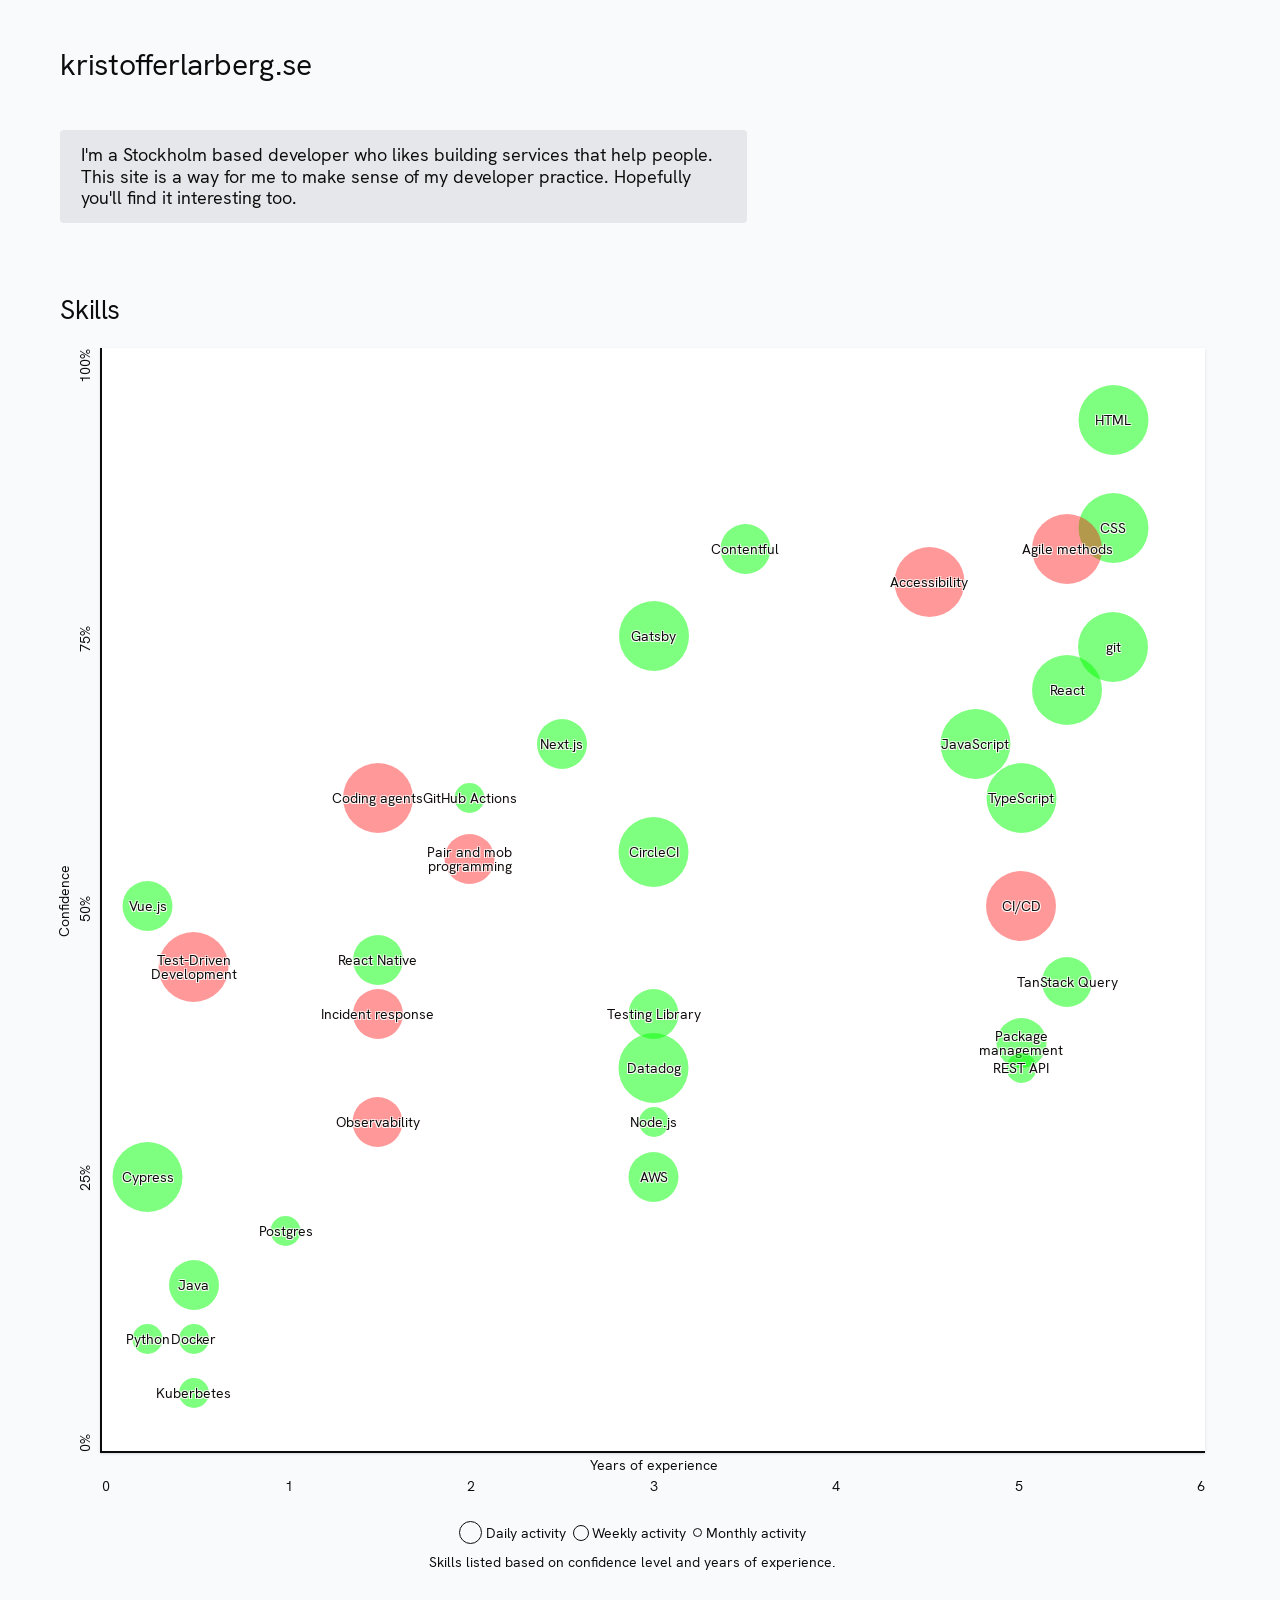
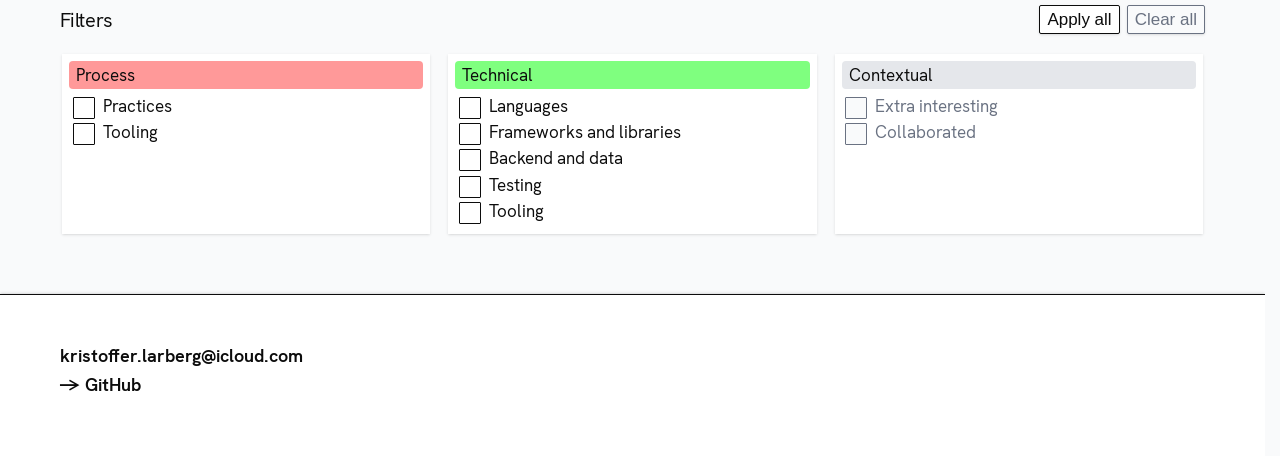
==== index.html @ a80a55dd "Rebuild index.html from data.json" ====
<!-- This file is auto-generated. Edit template.html and data.json instead. -->
<!doctype html>
<html lang="en">
  <head>
    <meta charset="UTF-8" />
    <meta
      name="description"
      content="Website about Kristoffer Larbergs developer practice"
    />
    <meta name="author" content="Kristoffer Larberg" />
    <meta name="viewport" content="width=device-width, initial-scale=1.0" />
    <title>kristofferlarberg.se</title>
    <link rel="canonical" href="https://kristofferlarberg.se" />
    <link rel="icon" type="image/svg+xml" href="favicon.svg" />
    <link rel="icon" type="image/png" sizes="32x32" href="favicon-32x32.png" />
    <link rel="icon" type="image/png" sizes="16x16" href="favicon-16x16.png" />
    <link rel="icon" type="image/x-icon" href="favicon.ico" />
    <link rel="stylesheet" type="text/css" href="styles.css" />
  </head>
  <body>
    <header>
      <h1>kristofferlarberg.se</h1>
    </header>
    <main>
      <section class="header">
        <h2 class="sr-only">Introduction</h2>
        <div class="introduction">
          I'm a Stockholm based developer who likes building services that help
          people. This site is a way for me to make sense of my developer
          practice. Hopefully you'll find it interesting too.
        </div>
      </section>

      <section>
        <h2>Skills</h2>
        <figure>
          <div class="graph-container">
            <div class="axis-label x-label">
              <span class="sr-only">X axis:</span>
              Years of experience
              <div
                style="
                  display: flex;
                  justify-content: space-between;
                  margin-top: 7px;
                "
              >
                <span>0</span>
                <span>1</span>
                <span>2</span>
                <span>3</span>
                <span>4</span>
                <span>5</span>
                <span>6</span>
              </div>
            </div>
            <div class="axis-label y-label">
              <span class="sr-only">Y axis:</span>
              Confidence
              <div
                style="
                  display: flex;
                  justify-content: space-between;
                  margin-top: 7px;
                "
              >
                <span>0%</span>
                <span>25%</span>
                <span>50%</span>
                <span>75%</span>
                <span>100%</span>
              </div>
            </div>
            <ul class="skills">
              <li class="skill hidden" id="skills-placeholder">
                No skills to display
              </li>
              <li
                class="skill technical"
                data-name="HTML"
                data-category="languages"
                data-interesting="true"
                data-collaborated="true"
                style="--x: 5.5; --y: 95"
              >
                <div class="daily technical" aria-hidden="true"></div>
                <div class="skill-details-container">
                  <span>HTML</span>
                  <span class="sr-only">,</span>
                  <span class="sr-only">Technical skill</span>
                  <span class="sr-only">,</span>
                  <span class="narrow-only">Daily use</span>
                  <span class="sr-only">,</span>
                  <span class="narrow-only"
                    >5.5 years experience</span
                  >
                  <span class="sr-only">,</span>
                  <span class="narrow-only">Confidence 95%</span>
                </div>
              </li>
              <li
                class="skill technical"
                data-name="Python"
                data-category="languages"
                data-interesting="true"
                data-collaborated="false"
                style="--x: 0.25; --y: 10"
              >
                <div class="monthly technical" aria-hidden="true"></div>
                <div class="skill-details-container">
                  <span>Python</span>
                  <span class="sr-only">,</span>
                  <span class="sr-only">Technical skill</span>
                  <span class="sr-only">,</span>
                  <span class="narrow-only">Monthly use</span>
                  <span class="sr-only">,</span>
                  <span class="narrow-only"
                    >0.25 years experience</span
                  >
                  <span class="sr-only">,</span>
                  <span class="narrow-only">Confidence 10%</span>
                </div>
              </li>
              <li
                class="skill technical"
                data-name="Java"
                data-category="languages"
                data-interesting="true"
                data-collaborated="true"
                style="--x: 0.5; --y: 15"
              >
                <div class="weekly technical" aria-hidden="true"></div>
                <div class="skill-details-container">
                  <span>Java</span>
                  <span class="sr-only">,</span>
                  <span class="sr-only">Technical skill</span>
                  <span class="sr-only">,</span>
                  <span class="narrow-only">Weekly use</span>
                  <span class="sr-only">,</span>
                  <span class="narrow-only"
                    >0.5 years experience</span
                  >
                  <span class="sr-only">,</span>
                  <span class="narrow-only">Confidence 15%</span>
                </div>
              </li>
              <li
                class="skill technical"
                data-name="CSS"
                data-category="languages"
                data-interesting="false"
                data-collaborated="true"
                style="--x: 5.5; --y: 85"
              >
                <div class="daily technical" aria-hidden="true"></div>
                <div class="skill-details-container">
                  <span>CSS</span>
                  <span class="sr-only">,</span>
                  <span class="sr-only">Technical skill</span>
                  <span class="sr-only">,</span>
                  <span class="narrow-only">Daily use</span>
                  <span class="sr-only">,</span>
                  <span class="narrow-only"
                    >5.5 years experience</span
                  >
                  <span class="sr-only">,</span>
                  <span class="narrow-only">Confidence 85%</span>
                </div>
              </li>
              <li
                class="skill technical"
                data-name="JavaScript"
                data-category="languages"
                data-interesting="true"
                data-collaborated="true"
                style="--x: 4.75; --y: 65"
              >
                <div class="daily technical" aria-hidden="true"></div>
                <div class="skill-details-container">
                  <span>JavaScript</span>
                  <span class="sr-only">,</span>
                  <span class="sr-only">Technical skill</span>
                  <span class="sr-only">,</span>
                  <span class="narrow-only">Daily use</span>
                  <span class="sr-only">,</span>
                  <span class="narrow-only"
                    >4.75 years experience</span
                  >
                  <span class="sr-only">,</span>
                  <span class="narrow-only">Confidence 65%</span>
                </div>
              </li>
              <li
                class="skill technical"
                data-name="TypeScript"
                data-category="languages"
                data-interesting="true"
                data-collaborated="true"
                style="--x: 5; --y: 60"
              >
                <div class="daily technical" aria-hidden="true"></div>
                <div class="skill-details-container">
                  <span>TypeScript</span>
                  <span class="sr-only">,</span>
                  <span class="sr-only">Technical skill</span>
                  <span class="sr-only">,</span>
                  <span class="narrow-only">Daily use</span>
                  <span class="sr-only">,</span>
                  <span class="narrow-only"
                    >5 years experience</span
                  >
                  <span class="sr-only">,</span>
                  <span class="narrow-only">Confidence 60%</span>
                </div>
              </li>
              <li
                class="skill technical"
                data-name="React"
                data-category="frameworks-libraries"
                data-interesting="false"
                data-collaborated="true"
                style="--x: 5.25; --y: 70"
              >
                <div class="daily technical" aria-hidden="true"></div>
                <div class="skill-details-container">
                  <span>React</span>
                  <span class="sr-only">,</span>
                  <span class="sr-only">Technical skill</span>
                  <span class="sr-only">,</span>
                  <span class="narrow-only">Daily use</span>
                  <span class="sr-only">,</span>
                  <span class="narrow-only"
                    >5.25 years experience</span
                  >
                  <span class="sr-only">,</span>
                  <span class="narrow-only">Confidence 70%</span>
                </div>
              </li>
              <li
                class="skill technical"
                data-name="React Native"
                data-category="frameworks-libraries"
                data-interesting="false"
                data-collaborated="true"
                style="--x: 1.5; --y: 45"
              >
                <div class="weekly technical" aria-hidden="true"></div>
                <div class="skill-details-container">
                  <span>React Native</span>
                  <span class="sr-only">,</span>
                  <span class="sr-only">Technical skill</span>
                  <span class="sr-only">,</span>
                  <span class="narrow-only">Weekly use</span>
                  <span class="sr-only">,</span>
                  <span class="narrow-only"
                    >1.5 years experience</span
                  >
                  <span class="sr-only">,</span>
                  <span class="narrow-only">Confidence 45%</span>
                </div>
              </li>
              <li
                class="skill technical"
                data-name="Vue.js"
                data-category="frameworks-libraries"
                data-interesting="false"
                data-collaborated="false"
                style="--x: 0.25; --y: 50"
              >
                <div class="weekly technical" aria-hidden="true"></div>
                <div class="skill-details-container">
                  <span>Vue.js</span>
                  <span class="sr-only">,</span>
                  <span class="sr-only">Technical skill</span>
                  <span class="sr-only">,</span>
                  <span class="narrow-only">Weekly use</span>
                  <span class="sr-only">,</span>
                  <span class="narrow-only"
                    >0.25 years experience</span
                  >
                  <span class="sr-only">,</span>
                  <span class="narrow-only">Confidence 50%</span>
                </div>
              </li>
              <li
                class="skill technical"
                data-name="Next.js"
                data-category="frameworks-libraries"
                data-interesting="true"
                data-collaborated="true"
                style="--x: 2.5; --y: 65"
              >
                <div class="weekly technical" aria-hidden="true"></div>
                <div class="skill-details-container">
                  <span>Next.js</span>
                  <span class="sr-only">,</span>
                  <span class="sr-only">Technical skill</span>
                  <span class="sr-only">,</span>
                  <span class="narrow-only">Weekly use</span>
                  <span class="sr-only">,</span>
                  <span class="narrow-only"
                    >2.5 years experience</span
                  >
                  <span class="sr-only">,</span>
                  <span class="narrow-only">Confidence 65%</span>
                </div>
              </li>
              <li
                class="skill technical"
                data-name="Gatsby"
                data-category="frameworks-libraries"
                data-interesting="false"
                data-collaborated="true"
                style="--x: 3; --y: 75"
              >
                <div class="daily technical" aria-hidden="true"></div>
                <div class="skill-details-container">
                  <span>Gatsby</span>
                  <span class="sr-only">,</span>
                  <span class="sr-only">Technical skill</span>
                  <span class="sr-only">,</span>
                  <span class="narrow-only">Daily use</span>
                  <span class="sr-only">,</span>
                  <span class="narrow-only"
                    >3 years experience</span
                  >
                  <span class="sr-only">,</span>
                  <span class="narrow-only">Confidence 75%</span>
                </div>
              </li>
              <li
                class="skill technical"
                data-name="Node.js"
                data-category="backend-data"
                data-interesting="true"
                data-collaborated="true"
                style="--x: 3; --y: 30"
              >
                <div class="monthly technical" aria-hidden="true"></div>
                <div class="skill-details-container">
                  <span>Node.js</span>
                  <span class="sr-only">,</span>
                  <span class="sr-only">Technical skill</span>
                  <span class="sr-only">,</span>
                  <span class="narrow-only">Monthly use</span>
                  <span class="sr-only">,</span>
                  <span class="narrow-only"
                    >3 years experience</span
                  >
                  <span class="sr-only">,</span>
                  <span class="narrow-only">Confidence 30%</span>
                </div>
              </li>
              <li
                class="skill technical"
                data-name="REST API"
                data-category="backend-data"
                data-interesting="true"
                data-collaborated="true"
                style="--x: 5; --y: 35"
              >
                <div class="monthly technical" aria-hidden="true"></div>
                <div class="skill-details-container">
                  <span>REST API</span>
                  <span class="sr-only">,</span>
                  <span class="sr-only">Technical skill</span>
                  <span class="sr-only">,</span>
                  <span class="narrow-only">Monthly use</span>
                  <span class="sr-only">,</span>
                  <span class="narrow-only"
                    >5 years experience</span
                  >
                  <span class="sr-only">,</span>
                  <span class="narrow-only">Confidence 35%</span>
                </div>
              </li>
              <li
                class="skill technical"
                data-name="Postgres"
                data-category="backend-data"
                data-interesting="true"
                data-collaborated="false"
                style="--x: 1; --y: 20"
              >
                <div class="monthly technical" aria-hidden="true"></div>
                <div class="skill-details-container">
                  <span>Postgres</span>
                  <span class="sr-only">,</span>
                  <span class="sr-only">Technical skill</span>
                  <span class="sr-only">,</span>
                  <span class="narrow-only">Monthly use</span>
                  <span class="sr-only">,</span>
                  <span class="narrow-only"
                    >1 years experience</span
                  >
                  <span class="sr-only">,</span>
                  <span class="narrow-only">Confidence 20%</span>
                </div>
              </li>
              <li
                class="skill technical"
                data-name="TanStack Query"
                data-category="backend-data"
                data-interesting="true"
                data-collaborated="true"
                style="--x: 5.25; --y: 43"
              >
                <div class="weekly technical" aria-hidden="true"></div>
                <div class="skill-details-container">
                  <span>TanStack Query</span>
                  <span class="sr-only">,</span>
                  <span class="sr-only">Technical skill</span>
                  <span class="sr-only">,</span>
                  <span class="narrow-only">Weekly use</span>
                  <span class="sr-only">,</span>
                  <span class="narrow-only"
                    >5.25 years experience</span
                  >
                  <span class="sr-only">,</span>
                  <span class="narrow-only">Confidence 43%</span>
                </div>
              </li>
              <li
                class="skill technical"
                data-name="Docker"
                data-category="backend-data"
                data-interesting="true"
                data-collaborated="false"
                style="--x: 0.5; --y: 10"
              >
                <div class="monthly technical" aria-hidden="true"></div>
                <div class="skill-details-container">
                  <span>Docker</span>
                  <span class="sr-only">,</span>
                  <span class="sr-only">Technical skill</span>
                  <span class="sr-only">,</span>
                  <span class="narrow-only">Monthly use</span>
                  <span class="sr-only">,</span>
                  <span class="narrow-only"
                    >0.5 years experience</span
                  >
                  <span class="sr-only">,</span>
                  <span class="narrow-only">Confidence 10%</span>
                </div>
              </li>
              <li
                class="skill technical"
                data-name="Kuberbetes"
                data-category="backend-data"
                data-interesting="true"
                data-collaborated="false"
                style="--x: 0.5; --y: 5"
              >
                <div class="monthly technical" aria-hidden="true"></div>
                <div class="skill-details-container">
                  <span>Kuberbetes</span>
                  <span class="sr-only">,</span>
                  <span class="sr-only">Technical skill</span>
                  <span class="sr-only">,</span>
                  <span class="narrow-only">Monthly use</span>
                  <span class="sr-only">,</span>
                  <span class="narrow-only"
                    >0.5 years experience</span
                  >
                  <span class="sr-only">,</span>
                  <span class="narrow-only">Confidence 5%</span>
                </div>
              </li>
              <li
                class="skill technical"
                data-name="Cypress"
                data-category="testing"
                data-interesting="false"
                data-collaborated="true"
                style="--x: 0.25; --y: 25"
              >
                <div class="daily technical" aria-hidden="true"></div>
                <div class="skill-details-container">
                  <span>Cypress</span>
                  <span class="sr-only">,</span>
                  <span class="sr-only">Technical skill</span>
                  <span class="sr-only">,</span>
                  <span class="narrow-only">Daily use</span>
                  <span class="sr-only">,</span>
                  <span class="narrow-only"
                    >0.25 years experience</span
                  >
                  <span class="sr-only">,</span>
                  <span class="narrow-only">Confidence 25%</span>
                </div>
              </li>
              <li
                class="skill technical"
                data-name="Testing Library"
                data-category="testing"
                data-interesting="false"
                data-collaborated="true"
                style="--x: 3; --y: 40"
              >
                <div class="weekly technical" aria-hidden="true"></div>
                <div class="skill-details-container">
                  <span>Testing Library</span>
                  <span class="sr-only">,</span>
                  <span class="sr-only">Technical skill</span>
                  <span class="sr-only">,</span>
                  <span class="narrow-only">Weekly use</span>
                  <span class="sr-only">,</span>
                  <span class="narrow-only"
                    >3 years experience</span
                  >
                  <span class="sr-only">,</span>
                  <span class="narrow-only">Confidence 40%</span>
                </div>
              </li>
              <li
                class="skill technical"
                data-name="git"
                data-category="technical-tooling"
                data-interesting="true"
                data-collaborated="true"
                style="--x: 5.5; --y: 74"
              >
                <div class="daily technical" aria-hidden="true"></div>
                <div class="skill-details-container">
                  <span>git</span>
                  <span class="sr-only">,</span>
                  <span class="sr-only">Technical skill</span>
                  <span class="sr-only">,</span>
                  <span class="narrow-only">Daily use</span>
                  <span class="sr-only">,</span>
                  <span class="narrow-only"
                    >5.5 years experience</span
                  >
                  <span class="sr-only">,</span>
                  <span class="narrow-only">Confidence 74%</span>
                </div>
              </li>
              <li
                class="skill technical"
                data-name="CircleCI"
                data-category="technical-tooling"
                data-interesting="true"
                data-collaborated="true"
                style="--x: 3; --y: 55"
              >
                <div class="daily technical" aria-hidden="true"></div>
                <div class="skill-details-container">
                  <span>CircleCI</span>
                  <span class="sr-only">,</span>
                  <span class="sr-only">Technical skill</span>
                  <span class="sr-only">,</span>
                  <span class="narrow-only">Daily use</span>
                  <span class="sr-only">,</span>
                  <span class="narrow-only"
                    >3 years experience</span
                  >
                  <span class="sr-only">,</span>
                  <span class="narrow-only">Confidence 55%</span>
                </div>
              </li>
              <li
                class="skill technical"
                data-name="AWS"
                data-category="technical-tooling"
                data-interesting="true"
                data-collaborated="true"
                style="--x: 3; --y: 25"
              >
                <div class="weekly technical" aria-hidden="true"></div>
                <div class="skill-details-container">
                  <span>AWS</span>
                  <span class="sr-only">,</span>
                  <span class="sr-only">Technical skill</span>
                  <span class="sr-only">,</span>
                  <span class="narrow-only">Weekly use</span>
                  <span class="sr-only">,</span>
                  <span class="narrow-only"
                    >3 years experience</span
                  >
                  <span class="sr-only">,</span>
                  <span class="narrow-only">Confidence 25%</span>
                </div>
              </li>
              <li
                class="skill technical"
                data-name="GitHub Actions"
                data-category="technical-tooling"
                data-interesting="true"
                data-collaborated="true"
                style="--x: 2; --y: 60"
              >
                <div class="monthly technical" aria-hidden="true"></div>
                <div class="skill-details-container">
                  <span>GitHub Actions</span>
                  <span class="sr-only">,</span>
                  <span class="sr-only">Technical skill</span>
                  <span class="sr-only">,</span>
                  <span class="narrow-only">Monthly use</span>
                  <span class="sr-only">,</span>
                  <span class="narrow-only"
                    >2 years experience</span
                  >
                  <span class="sr-only">,</span>
                  <span class="narrow-only">Confidence 60%</span>
                </div>
              </li>
              <li
                class="skill technical"
                data-name="Datadog"
                data-category="technical-tooling"
                data-interesting="false"
                data-collaborated="true"
                style="--x: 3; --y: 35"
              >
                <div class="daily technical" aria-hidden="true"></div>
                <div class="skill-details-container">
                  <span>Datadog</span>
                  <span class="sr-only">,</span>
                  <span class="sr-only">Technical skill</span>
                  <span class="sr-only">,</span>
                  <span class="narrow-only">Daily use</span>
                  <span class="sr-only">,</span>
                  <span class="narrow-only"
                    >3 years experience</span
                  >
                  <span class="sr-only">,</span>
                  <span class="narrow-only">Confidence 35%</span>
                </div>
              </li>
              <li
                class="skill technical"
                data-name="Contentful"
                data-category="backend-data"
                data-interesting="false"
                data-collaborated="true"
                style="--x: 3.5; --y: 83"
              >
                <div class="weekly technical" aria-hidden="true"></div>
                <div class="skill-details-container">
                  <span>Contentful</span>
                  <span class="sr-only">,</span>
                  <span class="sr-only">Technical skill</span>
                  <span class="sr-only">,</span>
                  <span class="narrow-only">Weekly use</span>
                  <span class="sr-only">,</span>
                  <span class="narrow-only"
                    >3.5 years experience</span
                  >
                  <span class="sr-only">,</span>
                  <span class="narrow-only">Confidence 83%</span>
                </div>
              </li>
              <li
                class="skill technical"
                data-name="Package management"
                data-category="technical-tooling"
                data-interesting="true"
                data-collaborated="true"
                style="--x: 5; --y: 38"
              >
                <div class="weekly technical" aria-hidden="true"></div>
                <div class="skill-details-container">
                  <span>Package management</span>
                  <span class="sr-only">,</span>
                  <span class="sr-only">Technical skill</span>
                  <span class="sr-only">,</span>
                  <span class="narrow-only">Weekly use</span>
                  <span class="sr-only">,</span>
                  <span class="narrow-only"
                    >5 years experience</span
                  >
                  <span class="sr-only">,</span>
                  <span class="narrow-only">Confidence 38%</span>
                </div>
              </li>
              <li
                class="skill process"
                data-name="Test-Driven Development"
                data-category="practices"
                data-interesting="true"
                data-collaborated="false"
                style="--x: 0.5; --y: 45"
              >
                <div class="daily process" aria-hidden="true"></div>
                <div class="skill-details-container">
                  <span>Test-Driven Development</span>
                  <span class="sr-only">,</span>
                  <span class="sr-only">Process skill</span>
                  <span class="sr-only">,</span>
                  <span class="narrow-only">Daily use</span>
                  <span class="sr-only">,</span>
                  <span class="narrow-only"
                    >0.5 years experience</span
                  >
                  <span class="sr-only">,</span>
                  <span class="narrow-only">Confidence 45%</span>
                </div>
              </li>
              <li
                class="skill process"
                data-name="Agile methods"
                data-category="practices"
                data-interesting="true"
                data-collaborated="true"
                style="--x: 5.25; --y: 83"
              >
                <div class="daily process" aria-hidden="true"></div>
                <div class="skill-details-container">
                  <span>Agile methods</span>
                  <span class="sr-only">,</span>
                  <span class="sr-only">Process skill</span>
                  <span class="sr-only">,</span>
                  <span class="narrow-only">Daily use</span>
                  <span class="sr-only">,</span>
                  <span class="narrow-only"
                    >5.25 years experience</span
                  >
                  <span class="sr-only">,</span>
                  <span class="narrow-only">Confidence 83%</span>
                </div>
              </li>
              <li
                class="skill process"
                data-name="Pair and mob programming"
                data-category="practices"
                data-interesting="true"
                data-collaborated="true"
                style="--x: 2; --y: 55"
              >
                <div class="weekly process" aria-hidden="true"></div>
                <div class="skill-details-container">
                  <span>Pair and mob programming</span>
                  <span class="sr-only">,</span>
                  <span class="sr-only">Process skill</span>
                  <span class="sr-only">,</span>
                  <span class="narrow-only">Weekly use</span>
                  <span class="sr-only">,</span>
                  <span class="narrow-only"
                    >2 years experience</span
                  >
                  <span class="sr-only">,</span>
                  <span class="narrow-only">Confidence 55%</span>
                </div>
              </li>
              <li
                class="skill process"
                data-name="Accessibility"
                data-category="practices"
                data-interesting="true"
                data-collaborated="true"
                style="--x: 4.5; --y: 80"
              >
                <div class="daily process" aria-hidden="true"></div>
                <div class="skill-details-container">
                  <span>Accessibility</span>
                  <span class="sr-only">,</span>
                  <span class="sr-only">Process skill</span>
                  <span class="sr-only">,</span>
                  <span class="narrow-only">Daily use</span>
                  <span class="sr-only">,</span>
                  <span class="narrow-only"
                    >4.5 years experience</span
                  >
                  <span class="sr-only">,</span>
                  <span class="narrow-only">Confidence 80%</span>
                </div>
              </li>
              <li
                class="skill process"
                data-name="CI/CD"
                data-category="process-tooling"
                data-interesting="true"
                data-collaborated="true"
                style="--x: 5; --y: 50"
              >
                <div class="daily process" aria-hidden="true"></div>
                <div class="skill-details-container">
                  <span>CI/CD</span>
                  <span class="sr-only">,</span>
                  <span class="sr-only">Process skill</span>
                  <span class="sr-only">,</span>
                  <span class="narrow-only">Daily use</span>
                  <span class="sr-only">,</span>
                  <span class="narrow-only"
                    >5 years experience</span
                  >
                  <span class="sr-only">,</span>
                  <span class="narrow-only">Confidence 50%</span>
                </div>
              </li>
              <li
                class="skill process"
                data-name="Incident response"
                data-category="process-tooling"
                data-interesting="false"
                data-collaborated="true"
                style="--x: 1.5; --y: 40"
              >
                <div class="weekly process" aria-hidden="true"></div>
                <div class="skill-details-container">
                  <span>Incident response</span>
                  <span class="sr-only">,</span>
                  <span class="sr-only">Process skill</span>
                  <span class="sr-only">,</span>
                  <span class="narrow-only">Weekly use</span>
                  <span class="sr-only">,</span>
                  <span class="narrow-only"
                    >1.5 years experience</span
                  >
                  <span class="sr-only">,</span>
                  <span class="narrow-only">Confidence 40%</span>
                </div>
              </li>
              <li
                class="skill process"
                data-name="Observability"
                data-category="process-tooling"
                data-interesting="false"
                data-collaborated="true"
                style="--x: 1.5; --y: 30"
              >
                <div class="weekly process" aria-hidden="true"></div>
                <div class="skill-details-container">
                  <span>Observability</span>
                  <span class="sr-only">,</span>
                  <span class="sr-only">Process skill</span>
                  <span class="sr-only">,</span>
                  <span class="narrow-only">Weekly use</span>
                  <span class="sr-only">,</span>
                  <span class="narrow-only"
                    >1.5 years experience</span
                  >
                  <span class="sr-only">,</span>
                  <span class="narrow-only">Confidence 30%</span>
                </div>
              </li>
              <li
                class="skill process"
                data-name="Coding agents"
                data-category="process-tooling"
                data-interesting="true"
                data-collaborated="false"
                style="--x: 1.5; --y: 60"
              >
                <div class="daily process" aria-hidden="true"></div>
                <div class="skill-details-container">
                  <span>Coding agents</span>
                  <span class="sr-only">,</span>
                  <span class="sr-only">Process skill</span>
                  <span class="sr-only">,</span>
                  <span class="narrow-only">Daily use</span>
                  <span class="sr-only">,</span>
                  <span class="narrow-only"
                    >1.5 years experience</span
                  >
                  <span class="sr-only">,</span>
                  <span class="narrow-only">Confidence 60%</span>
                </div>
              </li>
            </ul>
          </div>
          <div class="legend">
            <ul>
              <li class="legend-item">
                <div class="daily"></div>
                <span class="sr-only">Large circle</span>
                Daily activity
              </li>
              <li class="legend-item">
                <div class="weekly"></div>
                <span class="sr-only">Medium circle</span>
                Weekly activity
              </li>
              <li class="legend-item">
                <div class="monthly"></div>
                <span class="sr-only">Small circle</span>
                Monthly activity
              </li>
            </ul>
          </div>
          <figcaption>
            Skills listed based on confidence level and years of experience.
          </figcaption>
        </figure>
        <div class="filters-container">
          <div class="filter-buttons">
            <h3 style="margin: 0">Filters</h3>
            <div>
              <button class="all-filters" aria-label="Apply all filters">
                Apply all
              </button>
              <button class="clear-filters" aria-label="Clear all filters">
                Clear all
              </button>
            </div>
          </div>
          <div class="fieldsets-container">
            <fieldset>
              <legend class="process">Process</legend>
              <div>
                <input
                  id="practices"
                  class="sr-only"
                  type="checkbox"
                  name="process-category"
                  value="practices"
                />
                <label for="practices">Practices</label>
                <input
                  id="process-tooling"
                  class="sr-only"
                  type="checkbox"
                  name="process-category"
                  value="process-tooling"
                />
                <label for="process-tooling">Tooling</label>
              </div>
            </fieldset>
            <fieldset>
              <legend class="technical">Technical</legend>
              <div>
                <input
                  id="languages"
                  class="sr-only"
                  type="checkbox"
                  name="technical-category"
                  value="languages"
                />
                <label for="languages">Languages</label>
                <input
                  id="frameworks-libraries"
                  class="sr-only"
                  type="checkbox"
                  name="technical-category"
                  value="frameworks-libraries"
                />
                <label for="frameworks-libraries"
                  >Frameworks and libraries
                </label>
                <input
                  id="backend-data"
                  class="sr-only"
                  type="checkbox"
                  name="technical-category"
                  value="backend-data"
                />
                <label for="backend-data">Backend and data</label>
                <input
                  id="testing"
                  class="sr-only"
                  type="checkbox"
                  name="technical-category"
                  value="testing"
                />
                <label for="testing">Testing</label>
                <input
                  id="technical-tooling"
                  class="sr-only"
                  type="checkbox"
                  name="technical-category"
                  value="technical-tooling"
                />
                <label for="technical-tooling">Tooling</label>
              </div>
            </fieldset>
            <fieldset id="contextual-filters">
              <legend class="contextual">Contextual</legend>
              <div>
                <input
                  id="interesting"
                  class="sr-only"
                  type="checkbox"
                  name="contextual-category"
                  value="interesting"
                  disabled
                />
                <label for="interesting">Extra interesting</label>
                <input
                  id="collaborated"
                  class="sr-only"
                  type="checkbox"
                  name="contextual-category"
                  value="collaborated"
                  disabled
                />
                <label for="collaborated">Collaborated</label>
              </div>
            </fieldset>
          </div>
        </div>
      </section>

      <footer>
        <h2 class="sr-only">Contact</h2>
        <a href="mailto:kristoffer.larberg@icloud.com" rel="noreferrer">
          kristoffer.larberg@icloud.com
        </a>
        <a href="https://github.com/kristofferlarberg" rel="noreferrer">
          <span aria-hidden="true">→</span>
          GitHub
        </a>
      </footer>
    </main>
    <script src="script.js"></script>
  </body>
</html>
---- styles.css ----
:root {
  font-size: 62.5%;
  -webkit-font-smoothing: antialiased;
  -moz-osx-font-smoothing: grayscale;
  scroll-behavior: smooth;
  scrollbar-gutter: stable;
  overflow-y: scroll;
  overflow-x: hidden;
}

body {
  --black: #0c0c0c;
  --white: white;
  --gray: oklch(98.5% 0.002 247.839);
  --dark-gray: oklch(92.8% 0.006 264.531);
  --green: rgba(0, 255, 0, 0.5);
  --blue: rgb(50, 50, 255);
  --red: rgba(255, 0, 0, 0.4);

  width: 100%;
  margin: 0;
  font-family: "HK Grotesk", sans-serif;
  color: var(--black);
  font-size: 1.6rem;
  font-weight: 500;
  line-height: 1.2;
  background-color: var(--gray);

  @media (min-width: 1024px) {
    font-size: 1.8rem;
  }
}

header {
  padding: 40px 20px 0 20px;
  display: flex;
  flex-direction: column;
  align-items: center;

  @media (min-width: 1024px) {
    padding: 50px 60px 0 60px;
    align-items: flex-start;
  }
}

main {
  max-width: 100%;
  margin: 0;
  overflow: auto;
  box-sizing: border-box;
  display: flex;
  flex-direction: column;
}

section {
  padding: 40px 20px 60px 20px;

  @media (min-width: 1024px) {
    padding: 50px 60px 60px 60px;
  }
}

section.header {
  padding: 40px 20px 0px 20px;

  @media (min-width: 1024px) {
    padding: 50px 60px 0px 60px;
  }
}

section > p {
  width: 100%;

  @media (min-width: 1024px) {
    width: 60%;
  }
}

h1 {
  font-size: 2.2rem;
  letter-spacing: -0.02rem;
  font-weight: 500;
  color: var(--black);
  line-height: 3rem;
  margin: 0;
  overflow-wrap: break-word;
  word-break: break-word;
  hyphens: auto;
  -moz-hyphenate-limit-chars: 6 3 2;
  -webkit-hyphenate-limit-chars: 6 3 2;
  hyphenate-limit-chars: 6 3 2;

  @media (min-width: 1024px) {
    font-size: 3rem;
  }
}

h2 {
  color: var(--black);
  letter-spacing: -0.02rem;
  line-height: 3rem;
  font-weight: 500;
}

h3 {
  margin: 0 0 3.5px 0;
  font-size: 1.7rem;
  letter-spacing: -0.02rem;
  font-weight: 500;

  @media (min-width: 1024px) {
    font-size: 2rem;
  }
}

h3::first-letter {
  text-transform: capitalize;
}

h4 {
  margin: 0;
  font-size: 1.7rem;
  letter-spacing: -0.02rem;
  font-weight: 500;

  @media (min-width: 1024px) {
    font-size: 2rem;
  }
}

p {
  margin: 17px 0;
}

a,
a:active,
a:visited {
  color: var(--black);
  text-decoration: none;
  font-weight: 700;
  box-shadow: inset 0 -2px 0 0 var(--black);
  cursor: pointer;
  margin: 0;
  overflow-wrap: break-word;
  word-break: break-word;
  hyphens: auto;
  -moz-hyphenate-limit-chars: 6 3 2;
  -webkit-hyphenate-limit-chars: 6 3 2;
  hyphenate-limit-chars: 6 3 2;

  @media (min-width: 1024px) {
    box-shadow: none;
  }
}

a:hover {
  box-shadow: inset 0 -2px 0 0 var(--black);

  @media (min-width: 1024px) {
    box-shadow: inset 0 -2px 0 0 var(--black);
    transition: box-shadow 0.1s;
  }
}

a:focus-visible {
  outline: 4px solid var(--blue);
  outline-offset: 2px;
  box-shadow: inset 0 0 0 0 var(--black);
}

button {
  font-size: 1.4rem;
  color: var(--black);
  border-radius: 2px;
  cursor: pointer;
  padding: 3.5px 7px;
  border: 1px solid var(--black);
  box-shadow:
    0 1px 3px 0 rgb(0 0 0 / 0.1),
    0 1px 2px -1px rgb(0 0 0 / 0.1);
  background-color: white;

  @media (min-width: 1024px) {
    font-size: 1.7rem;
  }
}

button:focus-visible {
  outline: 4px solid var(--blue);
  outline-offset: 2px;
  box-shadow: inset 0 0 0 0 var(--black);
}

button:disabled {
  border: 1px solid #6a7282;
  background-color: var(--gray);
  color:  #6a7282;
  cursor: auto;
}

fieldset {
  border: none;
  padding: 7px;
  background-color: var(--white);
  box-shadow:
    0 1px 3px 0 rgb(0 0 0 / 0.1),
    0 1px 2px -1px rgb(0 0 0 / 0.1);
  font-size: 1.7rem;
}

legend {
  box-sizing: border-box;
  float: left;
  width: 100%;
  padding: 3.5px 7px;
  margin-bottom: 3.5px;
  border-radius: 4px;
  background-color: var(--dark-gray);
}

legend.process {
  background-color: var(--red);
}

legend.technical {
  background-color: var(--green);
}

fieldset > div {
  display: flex;
  flex-direction: column;
  gap: 3.5px;
  padding: 3.5px;
}

label {
  @media (min-width: 640px) {
    white-space: nowrap;
  }
}

label::before {
  content: "";
  display: inline-block;
  vertical-align: middle;
  width: 20px;
  height: 20px;
  border: 1px solid var(--black);
  margin-right: 8px;
  color: var(--black);
  border-radius: 1px;
}

input:focus-visible + label::before {
  outline: 4px solid var(--blue);
  outline-offset: 2px;
  box-shadow: inset 0 0 0 0 var(--black);
}

input:checked + label::before {
  background-image: url("data:image/svg+xml,<svg width='12' height='12' viewBox='0 0 12 12' xmlns='http://www.w3.org/2000/svg'><path d='M0 0L12 12M0 12L12 0' stroke='black' stroke-width='1' /></svg>");
  background-repeat: no-repeat;
  background-position: center;
}

input:disabled + label::before {
  border: 1px solid #6a7282;
  background-color: var(--gray);
}

input:disabled + label {
  color: oklch(55.1% 0.027 264.364);
}

.fieldsets-container {
  display: grid;
  gap: 14px;
  grid-template-columns: 100%;

  @media (min-width: 1024px) {
    grid-template-columns: repeat(3, 1fr);
  }
}

ul {
  line-height: 3.5rem;
  padding-left: 20px;
  width: 100%;

  @media (min-width: 1024px) {
    width: 60%;
  }
}

ul.skills {
  margin: 0;
  box-sizing: border-box;
  padding: 0;
  list-style: none;

  @media (min-width: 640px) {
    line-height: 1;
  }
}

li.skill {
  font-size: 1.4rem;
  color: var(--black);
  flex-direction: row;
  align-items: center;
  gap: 3.5px;
  border-bottom: 2px solid var(--black);

  @media (min-width: 640px) {
    position: absolute;
    max-width: 150px;
    left: calc(var(--x) / var(--x-max) * 100%);
    bottom: calc((var(--y) + 1) / (var(--y-max) + 1) * 100%);
    padding: 0;
    border: none;
    text-align: center;
    text-shadow:
      1px 1px 0 #fffafa,
      -1px -1px 0 #fffa,
      1px -1px 0 #fffa,
      -1px 1px 0 #fffafa;
    padding: 3.5px;
    transform: translate(-50%, 100%);
  }
}

@container figure (width > 640px) {
  li.skill {
    bottom: calc(((var(--y) / 2) + 1) / (var(--y-max) + 1) * 100%) !important;
  }
}

@container figure (width > 1280px) {
  li.skill {
    font-size: 1.7rem;
    bottom: calc(((var(--y) / 4) + 1) / (var(--y-max) + 1) * 100%) !important;
  }
}

li.skill.technical > div.skill-details-container > span:first-of-type {
  background-color: var(--green);

  @media (min-width: 640px) {
    background-color: transparent;
  }
}

li.skill.process > div.skill-details-container > span:first-of-type {
  background-color: var(--red);

  @media (min-width: 640px) {
    background-color: transparent;
  }
}

li.skill > span {
  border-left: 1px solid var(--white);
  padding: 0 3.5px 0 3.5px;
}

li.skill > div.daily {
  display: none;

  @media (min-width: 640px) {
    display: block;
    position: absolute;
    top: 50%;
    left: 50%;
    transform: translate(-50%, -50%);
    z-index: -1;
    height: 70px;
    width: 70px;
    border-radius: 100%;
  }
}

li.skill > div.daily.technical {
  background-color: var(--green);
}

li.skill > div.daily.process {
  background-color: var(--red);
}

li.skill > div.weekly {
  display: none;

  @media (min-width: 640px) {
    display: block;
    position: absolute;
    top: 50%;
    left: 50%;
    transform: translate(-50%, -50%);
    z-index: -1;
    height: 50px;
    width: 50px;
    border-radius: 100%;
  }
}

li.skill > div.weekly.technical {
  background-color: var(--green);
}

li.skill > div.weekly.process {
  background-color: var(--red);
}

li.skill > div.monthly {
  display: none;

  @media (min-width: 640px) {
    display: block;
    position: absolute;
    top: 50%;
    left: 50%;
    transform: translate(-50%, -50%);
    z-index: -1;
    height: 30px;
    width: 30px;
    border-radius: 100%;
  }
}

li.skill > div.monthly.technical {
  background-color: var(--green);
}

li.skill > div.monthly.process {
  background-color: var(--red);
}

#skills-placeholder {
  padding-left: 7px;
}

.legend {
  font-size: 1.4rem;
  display: none;

  @media (min-width: 640px) {
    display: flex;
    flex-direction: column;
    align-items: center;
    gap: 10px;
    margin-bottom: 10px;
  }
}
.legend > ul {
  display: flex;
  flex-direction: row;
  gap: 7px;
  justify-content: center;
  margin: 0;
  padding: 0;
  line-height: 1;
}

li.legend-item {
  display: flex;
  flex-direction: row;
  align-items: center;
  align-items: center;
  padding: 0;
  margin: 0;
}

li.legend-item > div {
  margin: 0 3.5px 0 0;
  border-radius: 100%;
}

li.legend-item > div.daily {
  height: 21px;
  width: 21px;
  border: 1px solid var(--black);
}

li.legend-item > div.weekly {
  height: 14px;
  width: 14px;
  border: 1px solid var(--black);
}

li.legend-item > div.monthly {
  height: 7px;
  width: 7px;
  border: 1px solid var(--black);
}

li.legend-item > div.process {
  height: 14px;
  width: 14px;
  background-color: var(--red);
}

li.legend-item > div.technical {
  height: 14px;
  width: 14px;
  background-color: var(--green);
}

footer {
  padding: 40px 20px 60px 20px;
  display: flex;
  flex-direction: column;
  align-items: center;
  gap: 7px;
  background-color: var(--white);
  border-top: 1px solid var(--black);
  box-shadow:
    0 -1px 3px 0 rgb(0 0 0 / 0.1),
    0 -1px 2px -1px rgb(0 0 0 / 0.1);

  @media (min-width: 1024px) {
    padding: 50px 60px 60px 60px;
    align-items: flex-start;
  }
}

footer > div {
  display: flex;
  flex-direction: column;
  gap: 7px;
  flex-wrap: wrap;

  @media (min-width: 640px) {
    flex-wrap: nowrap;
  }
}

figure {
  container-type: inline-size;
  container-name: figure;
  flex-direction: column;
  width: 100%;
  justify-content: right;
  margin: 0;
  display: flex;

  @media (min-width: 250px) {
    display: flex;
  }
}

.graph-container {
  background-color: white;
  margin: 0 0 28px 0;
  box-shadow:
    0 1px 3px 0 rgb(0 0 0 / 0.1),
    0 1px 2px -1px rgb(0 0 0 / 0.1);
  min-height: 28px;

  @media (min-width: 640px) {
    --x-max: 6;
    --y-max: 100;
    position: relative;
    width: calc(100% - 42px);
    aspect-ratio: 1 / 2;
    border: none;
    border-left: 2px solid var(--black);
    border-bottom: 2px solid var(--black);
    margin: 0 0 68px auto;
  }
}

@container figure (width > 640px) {
  .graph-container {
    aspect-ratio: 1 / 1;
    --y-max: 50;
  }
}

@container figure (width > 1280px) {
  .graph-container {
    aspect-ratio: 2 / 1;
    --y-max: 25;
  }
}

.axis-label {
  position: absolute;
  text-align: center;
  font-size: 1.4rem;
  line-height: 1;
}

.x-label {
  display: none;

  @media (min-width: 640px) {
    display: block;
    left: calc(50%);
    bottom: calc(-35px - 7px);
    transform: translateX(-50%);
    width: 100%;
  }
}

.y-label {
  display: none;

  @media (min-width: 640px) {
    display: block;
    left: calc(-100% - 21px - 7px);
    top: calc(50% - 17px);
    transform: rotate(-90deg);
    width: calc(100% * 2);
  }
}

@container figure (width > 640px) {
  .y-label {
    width: 100%;
    left: calc(-50% - 21px - 7px);
  }
}

@container figure (width > 1280px) {
  .y-label {
    width: 50%;
    left: calc(-25% - 21px - 7px);
  }
}

figcaption {
  gap: 3.5px;
  font-size: 1.4rem;
  line-height: 1.2;
  text-align: center;
}

.filters-container {
  display: none;
  flex-direction: column;
  gap: 20px;
  margin-top: 35px;
}

.filter-buttons {
  display: flex;
  align-items: center;
  justify-content: space-between;
  gap: 7px;
  flex-wrap: wrap;

  @media (min-width: 640px) {
    flex-wrap: nowrap;
  }
}

.filter-buttons > div {
  display: flex;
  gap: 7px;
  flex-wrap: wrap;

  @media (min-width: 640px) {
    flex-direction: row;
    flex-wrap: nowrap;
  }
}

.all-filters {
  width: max-content;
  align-self: flex-end;
}

.clear-filters {
  width: max-content;
  align-self: center;
}

.header {
  display: flex;
  flex-direction: column;
  align-items: center;
  gap: 3rem;
  padding-top: 3rem;

  @media (min-width: 1024px) {
    align-items: flex-start;
  }
}

.introduction {
  width: auto;
  padding: 14px 21px;
  box-sizing: border-box;
  display: flex;
  overflow: auto;
  color: var(--black);
  background-color: var(--dark-gray);
  border-radius: 4px;

  @media (min-width: 1024px) {
    width: 60%;
  }
}

.skill-details-container {
  display: flex;
  flex-wrap: wrap;
  padding: 7px;
}

.skill-details-container > span {
  margin-right: 7px;
  line-height: 2;

  @media (min-width: 640px) {
    margin-right: 0;
  }
}

.skill-details-container > span:first-of-type {
  border-radius: 4px;
  padding: 2.5px 4px;
  line-height: 1;
  align-self: center;
  background-color: var(--white);

  @media (min-width: 640px) {
    padding: 0;
    background-color: transparent;
    border-radius: 0;
  }
}

.hidden {
  display: none;
}

.narrow-only {
  @media (min-width: 640px) {
    position: absolute;
    width: 1px;
    height: 1px;
    padding: 0;
    margin: -1px;
    overflow: hidden;
    clip: rect(0, 0, 0, 0);
    white-space: nowrap;
    border-width: 0;
  }
}

.sr-only {
  position: absolute;
  width: 1px;
  height: 1px;
  padding: 0;
  margin: -1px;
  overflow: hidden;
  clip: rect(0, 0, 0, 0);
  white-space: nowrap;
  border-width: 0;
}

@font-face {
  font-family: "HK Grotesk";
  src: url("./fonts/HKGrotesk-Medium.eot");
  src:
    url("./fonts/HKGrotesk-Medium.eot?#iefix") format("embedded-opentype"),
    url("./fonts/HKGrotesk-Medium.woff2") format("woff2"),
    url("./fonts/HKGrotesk-Medium.woff") format("woff");
  font-weight: 500;
  font-style: medium;
  font-display: swap;
}

@font-face {
  font-family: "HK Grotesk";
  src: url("./fonts/HKGrotesk-Bold.eot");
  src:
    url("./fonts/HKGrotesk-Bold.eot?#iefix") format("embedded-opentype"),
    url("./fonts/HKGrotesk-Bold.woff2") format("woff2"),
    url("./fonts/HKGrotesk-Bold.woff") format("woff");
  font-weight: 700;
  font-style: normal;
  font-display: swap;
}

@font-face {
  font-family: "Space Mono";
  src: url("./fonts/SpaceMono-Regular.ttf");
  font-weight: 400;
  font-style: normal;
  font-display: swap;
}
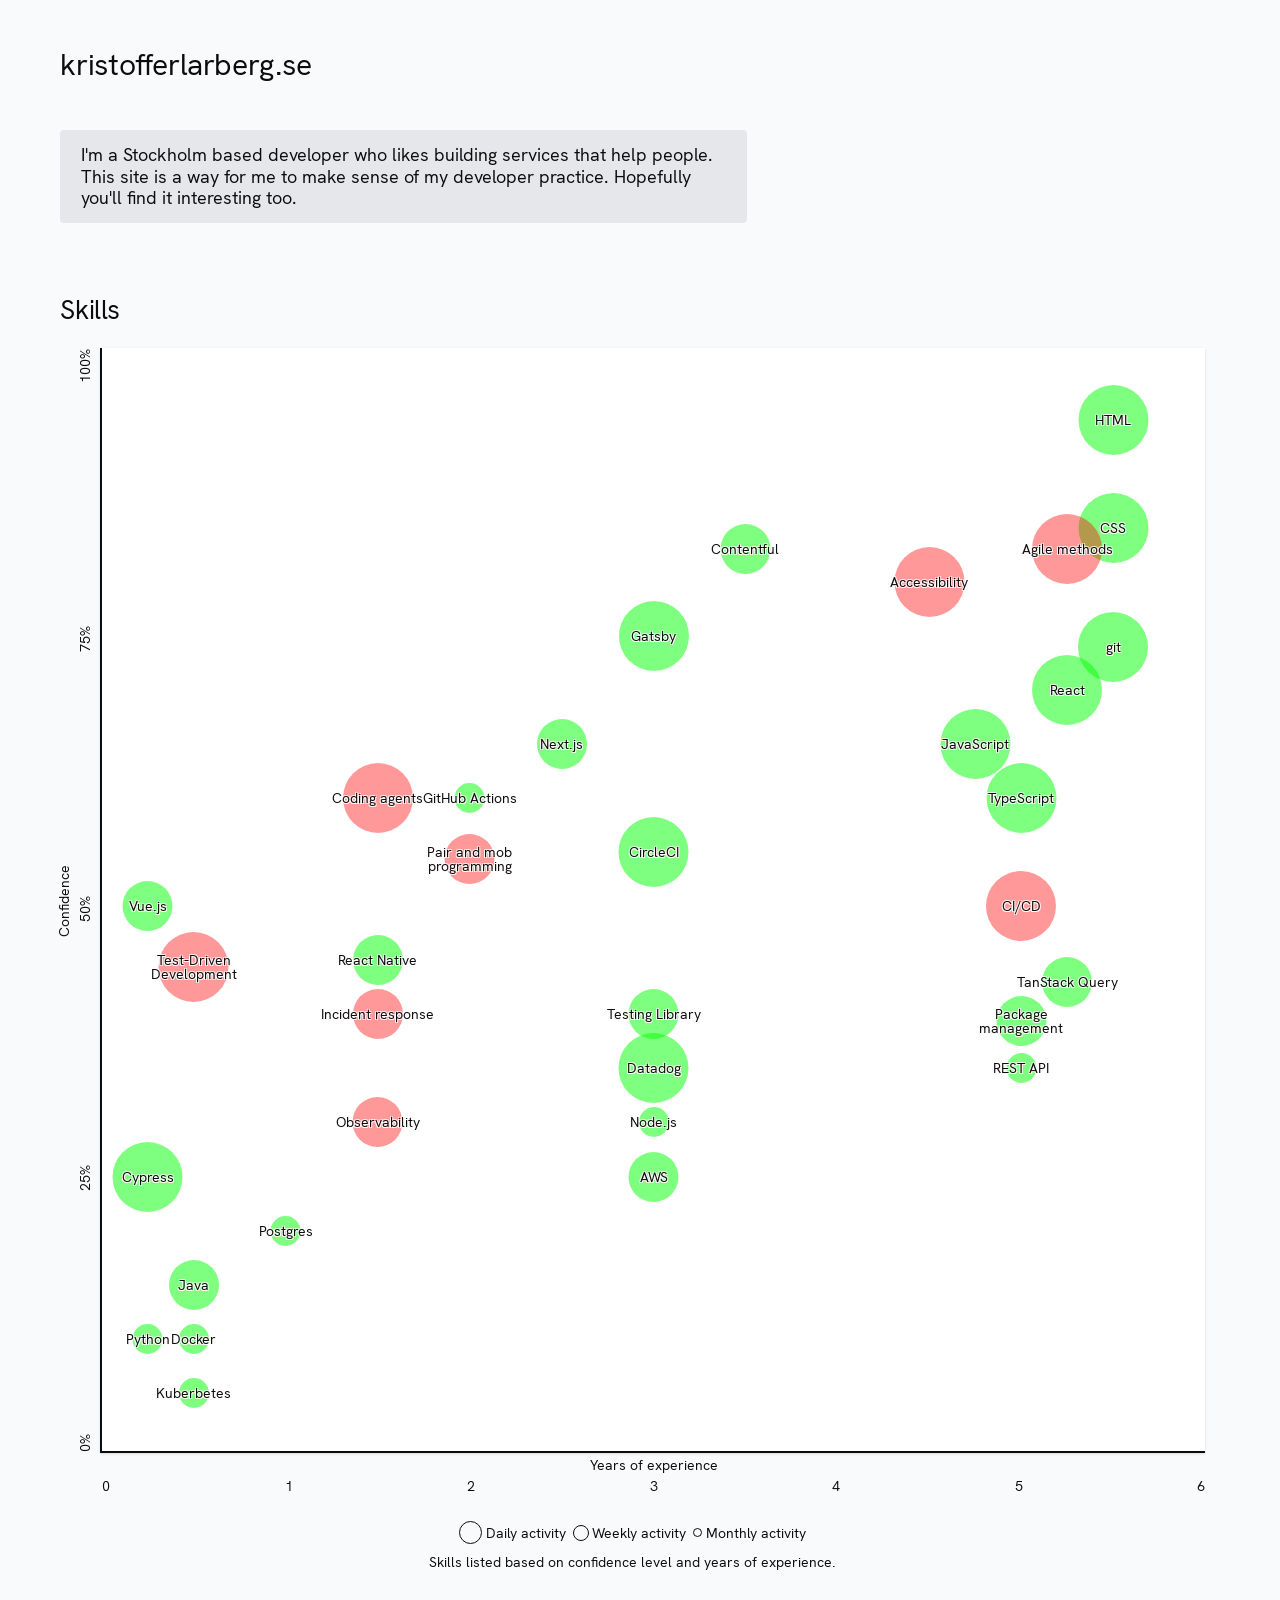
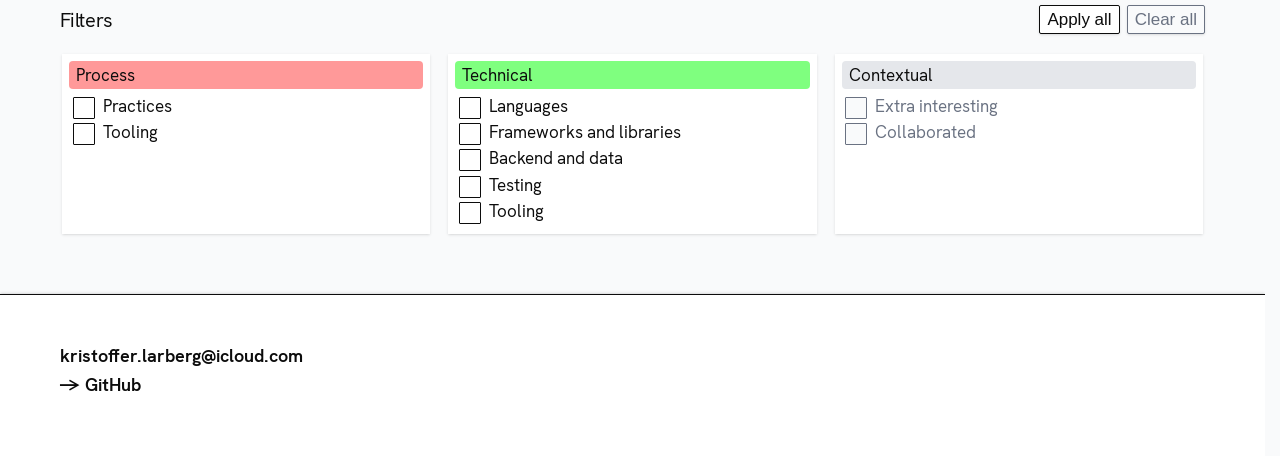
==== commit 601abb38: "Rebuild index.html from data.json" ====
--- a/index.html
+++ b/index.html
@@ -656,7 +656,7 @@
                 data-category="technical-tooling"
                 data-interesting="true"
                 data-collaborated="true"
-                style="--x: 5; --y: 38"
+                style="--x: 5; --y: 40"
               >
                 <div class="weekly technical" aria-hidden="true"></div>
                 <div class="skill-details-container">
@@ -670,7 +670,7 @@
                     >5 years experience</span
                   >
                   <span class="sr-only">,</span>
-                  <span class="narrow-only">Confidence 38%</span>
+                  <span class="narrow-only">Confidence 40%</span>
                 </div>
               </li>
               <li
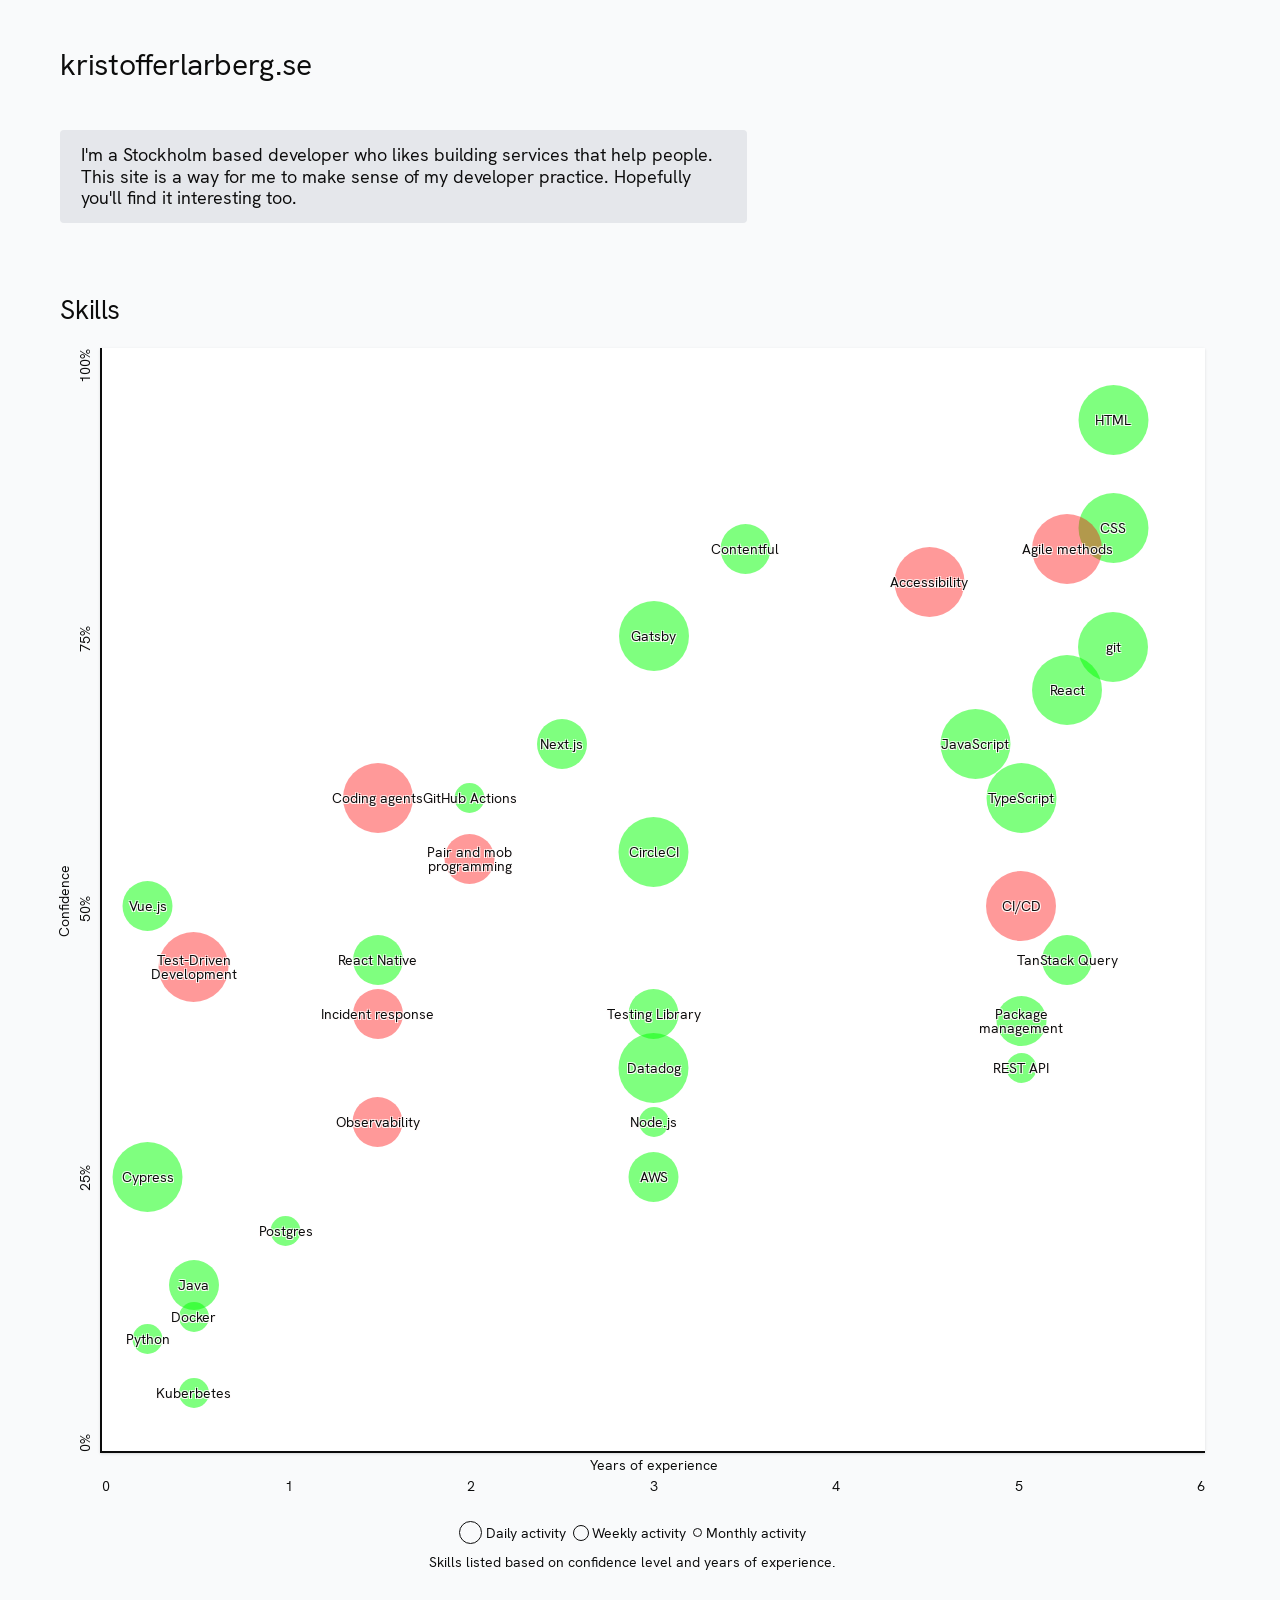
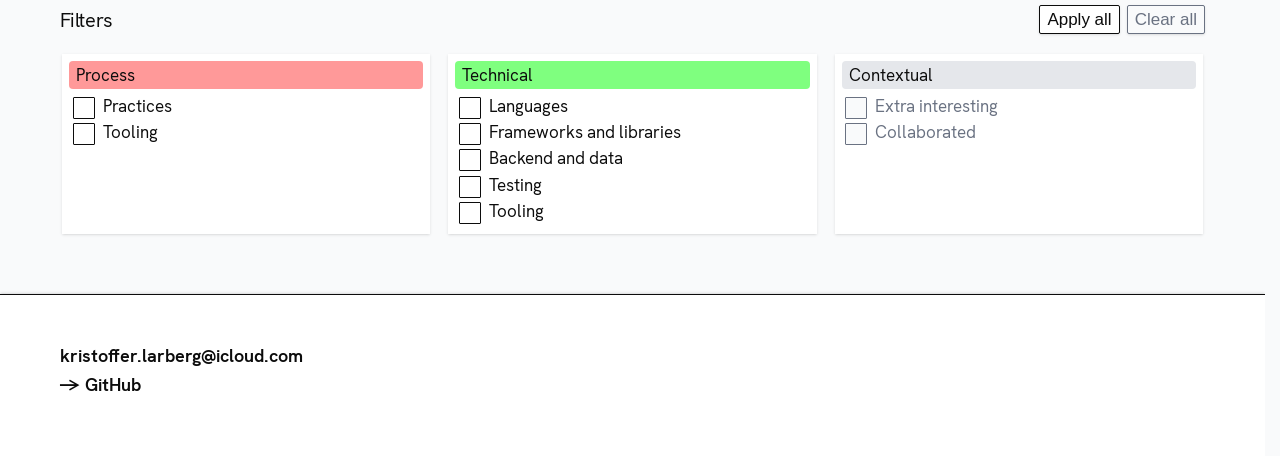
==== commit 4f87c431: "Rebuild index.html from data.json" ====
--- a/index.html
+++ b/index.html
@@ -403,7 +403,7 @@
                 data-category="backend-data"
                 data-interesting="true"
                 data-collaborated="true"
-                style="--x: 5.25; --y: 43"
+                style="--x: 5.25; --y: 45"
               >
                 <div class="weekly technical" aria-hidden="true"></div>
                 <div class="skill-details-container">
@@ -417,7 +417,7 @@
                     >5.25 years experience</span
                   >
                   <span class="sr-only">,</span>
-                  <span class="narrow-only">Confidence 43%</span>
+                  <span class="narrow-only">Confidence 45%</span>
                 </div>
               </li>
               <li
@@ -426,7 +426,7 @@
                 data-category="backend-data"
                 data-interesting="true"
                 data-collaborated="false"
-                style="--x: 0.5; --y: 10"
+                style="--x: 0.5; --y: 12"
               >
                 <div class="monthly technical" aria-hidden="true"></div>
                 <div class="skill-details-container">
@@ -440,7 +440,7 @@
                     >0.5 years experience</span
                   >
                   <span class="sr-only">,</span>
-                  <span class="narrow-only">Confidence 10%</span>
+                  <span class="narrow-only">Confidence 12%</span>
                 </div>
               </li>
               <li
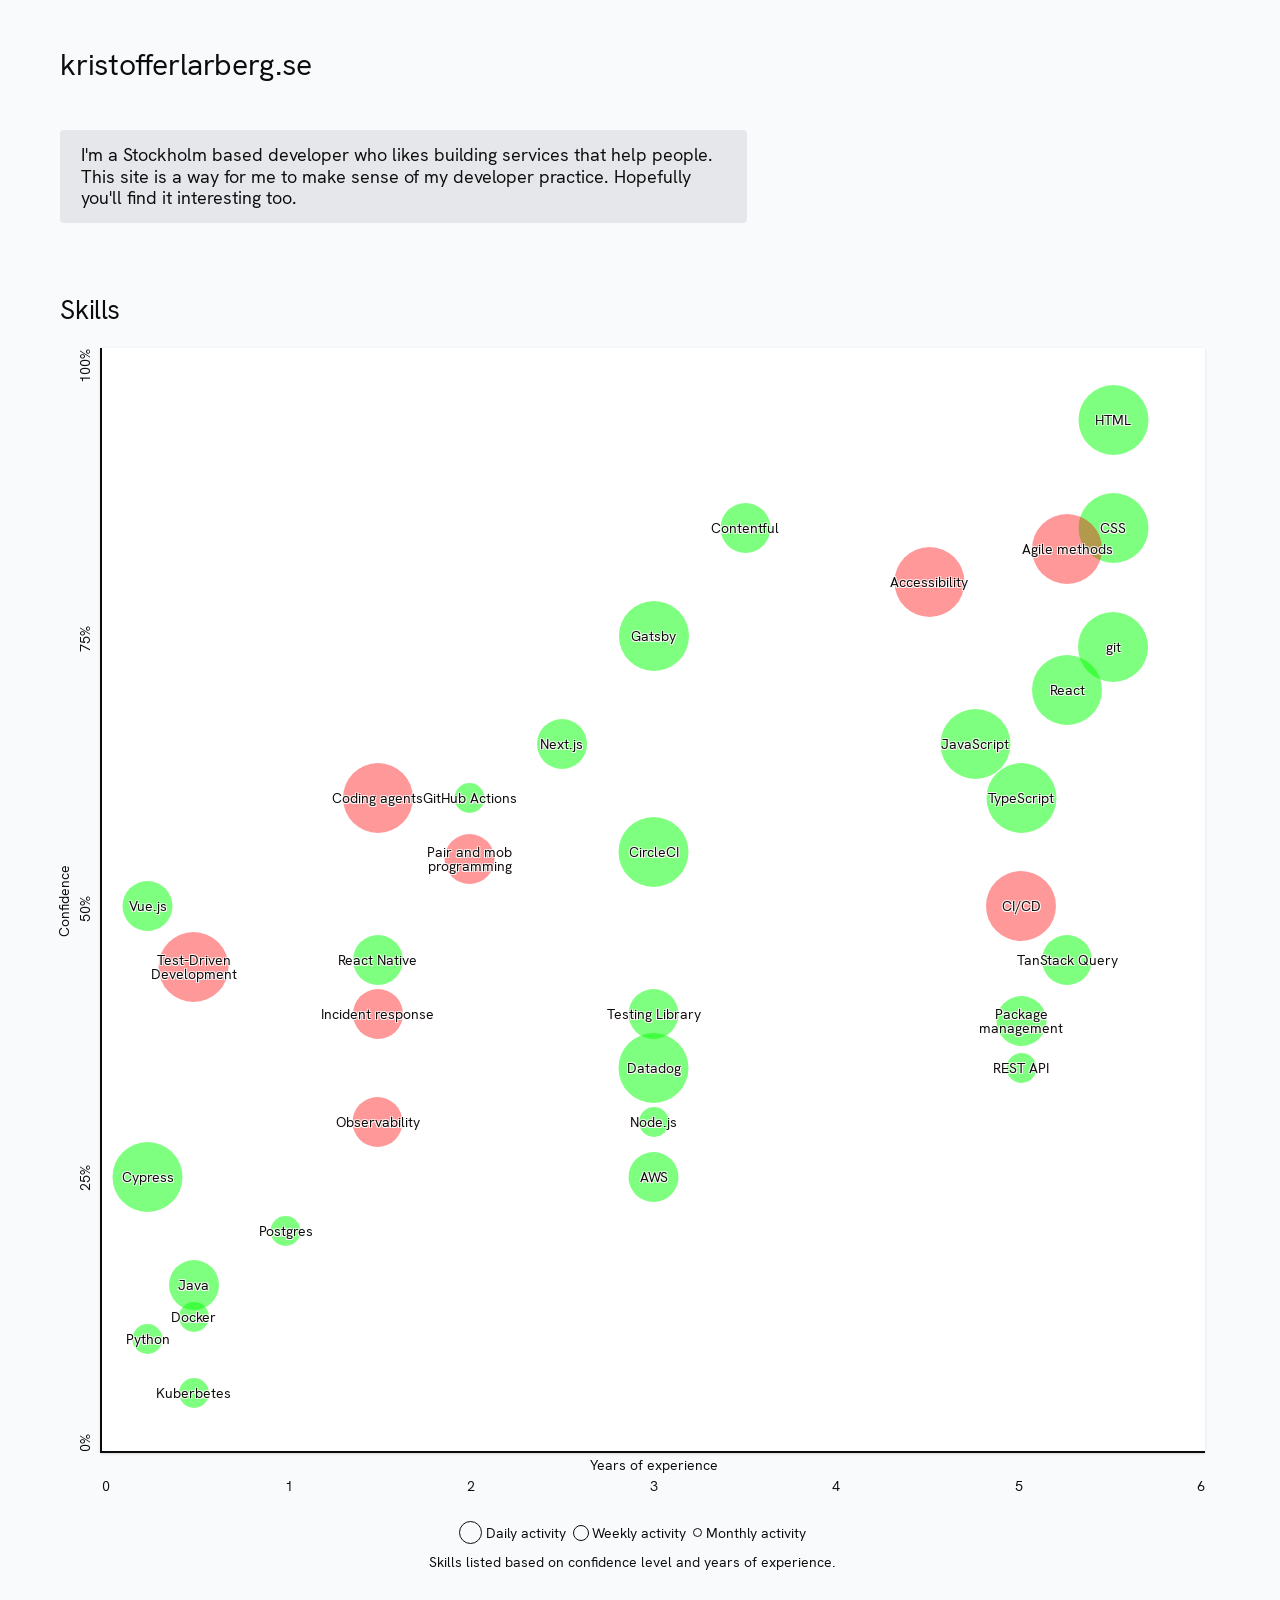
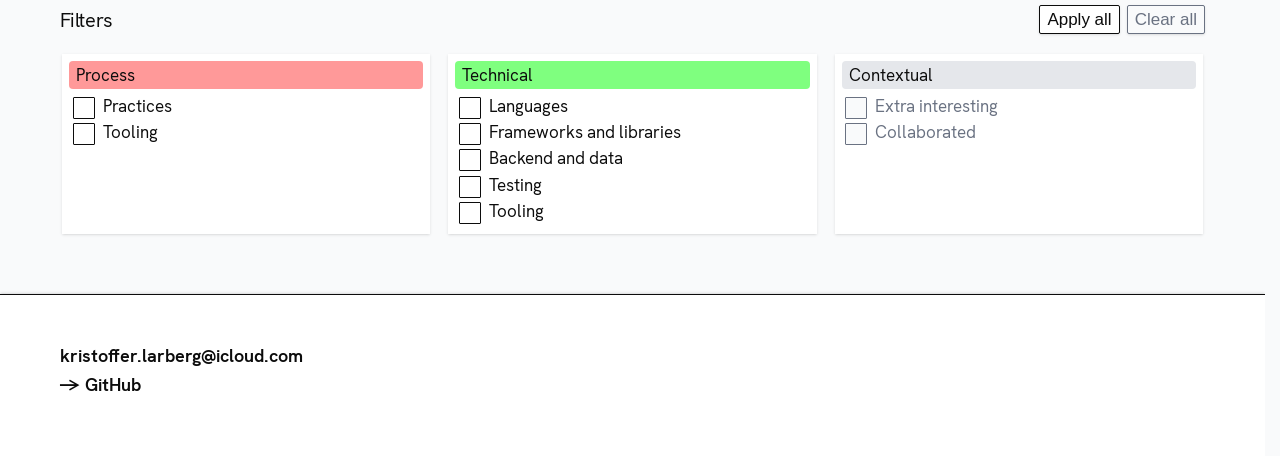
==== commit 2d4569fe: "Rebuild index.html from data.json" ====
--- a/index.html
+++ b/index.html
@@ -633,7 +633,7 @@
                 data-category="backend-data"
                 data-interesting="false"
                 data-collaborated="true"
-                style="--x: 3.5; --y: 83"
+                style="--x: 3.5; --y: 85"
               >
                 <div class="weekly technical" aria-hidden="true"></div>
                 <div class="skill-details-container">
@@ -647,7 +647,7 @@
                     >3.5 years experience</span
                   >
                   <span class="sr-only">,</span>
-                  <span class="narrow-only">Confidence 83%</span>
+                  <span class="narrow-only">Confidence 85%</span>
                 </div>
               </li>
               <li
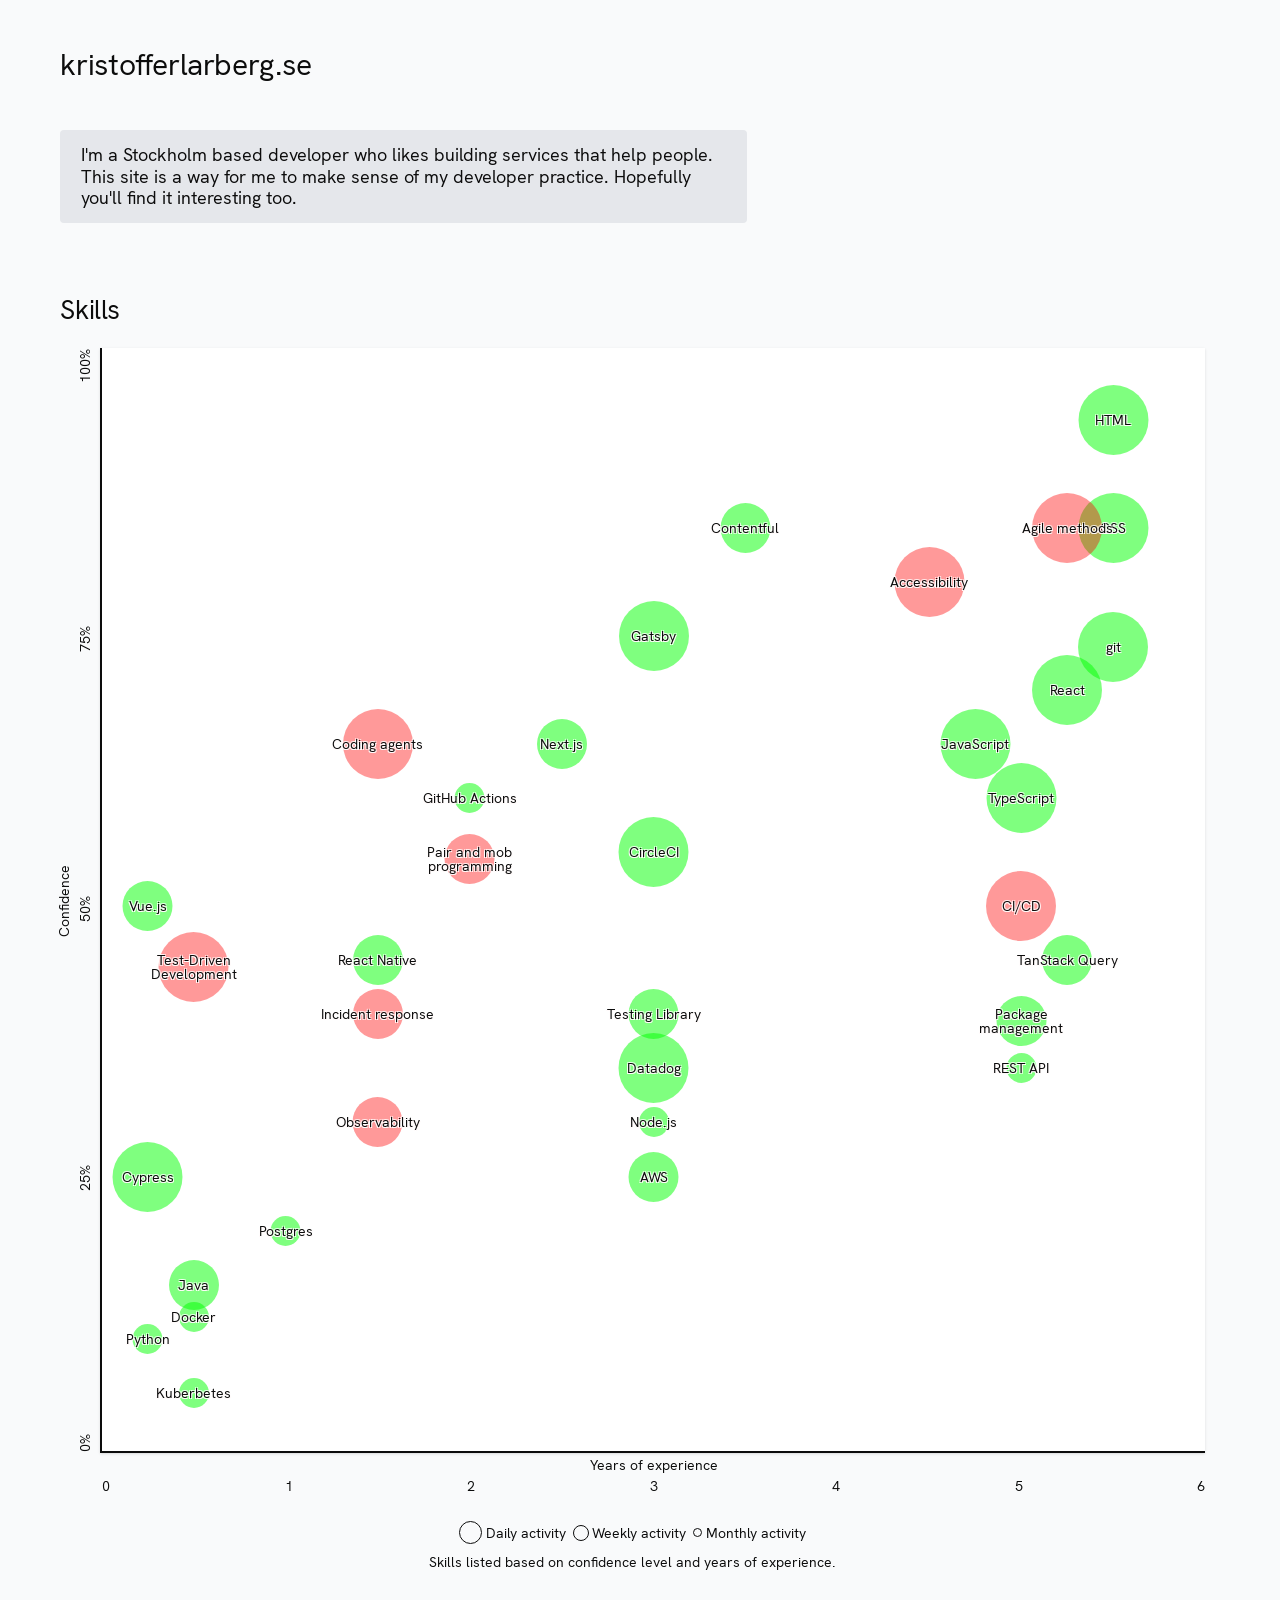
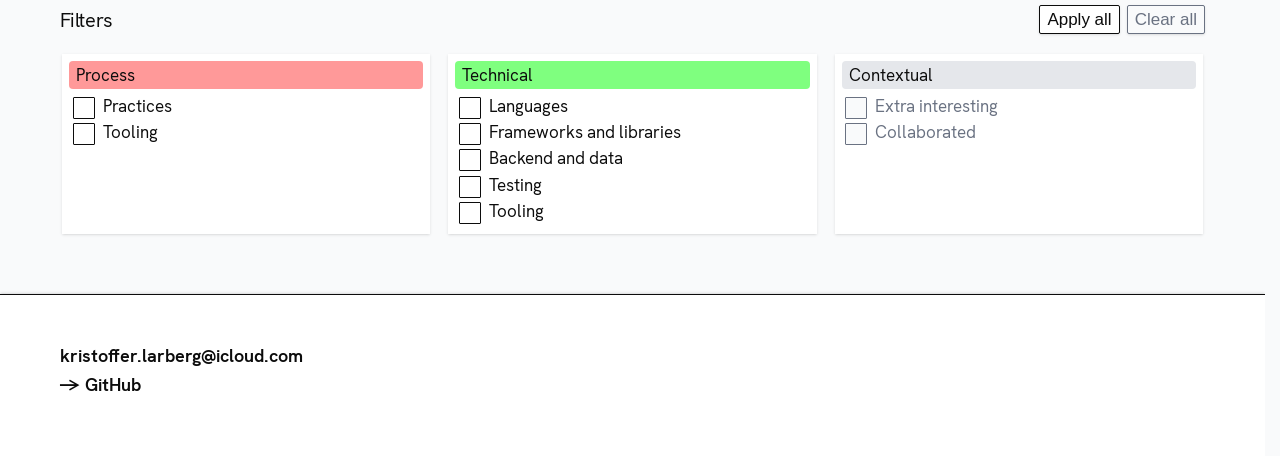
==== commit c897006c: "Rebuild index.html from data.json" ====
--- a/index.html
+++ b/index.html
@@ -702,7 +702,7 @@
                 data-category="practices"
                 data-interesting="true"
                 data-collaborated="true"
-                style="--x: 5.25; --y: 83"
+                style="--x: 5.25; --y: 85"
               >
                 <div class="daily process" aria-hidden="true"></div>
                 <div class="skill-details-container">
@@ -716,7 +716,7 @@
                     >5.25 years experience</span
                   >
                   <span class="sr-only">,</span>
-                  <span class="narrow-only">Confidence 83%</span>
+                  <span class="narrow-only">Confidence 85%</span>
                 </div>
               </li>
               <li
@@ -840,7 +840,7 @@
                 data-category="process-tooling"
                 data-interesting="true"
                 data-collaborated="false"
-                style="--x: 1.5; --y: 60"
+                style="--x: 1.5; --y: 65"
               >
                 <div class="daily process" aria-hidden="true"></div>
                 <div class="skill-details-container">
@@ -854,7 +854,7 @@
                     >1.5 years experience</span
                   >
                   <span class="sr-only">,</span>
-                  <span class="narrow-only">Confidence 60%</span>
+                  <span class="narrow-only">Confidence 65%</span>
                 </div>
               </li>
             </ul>
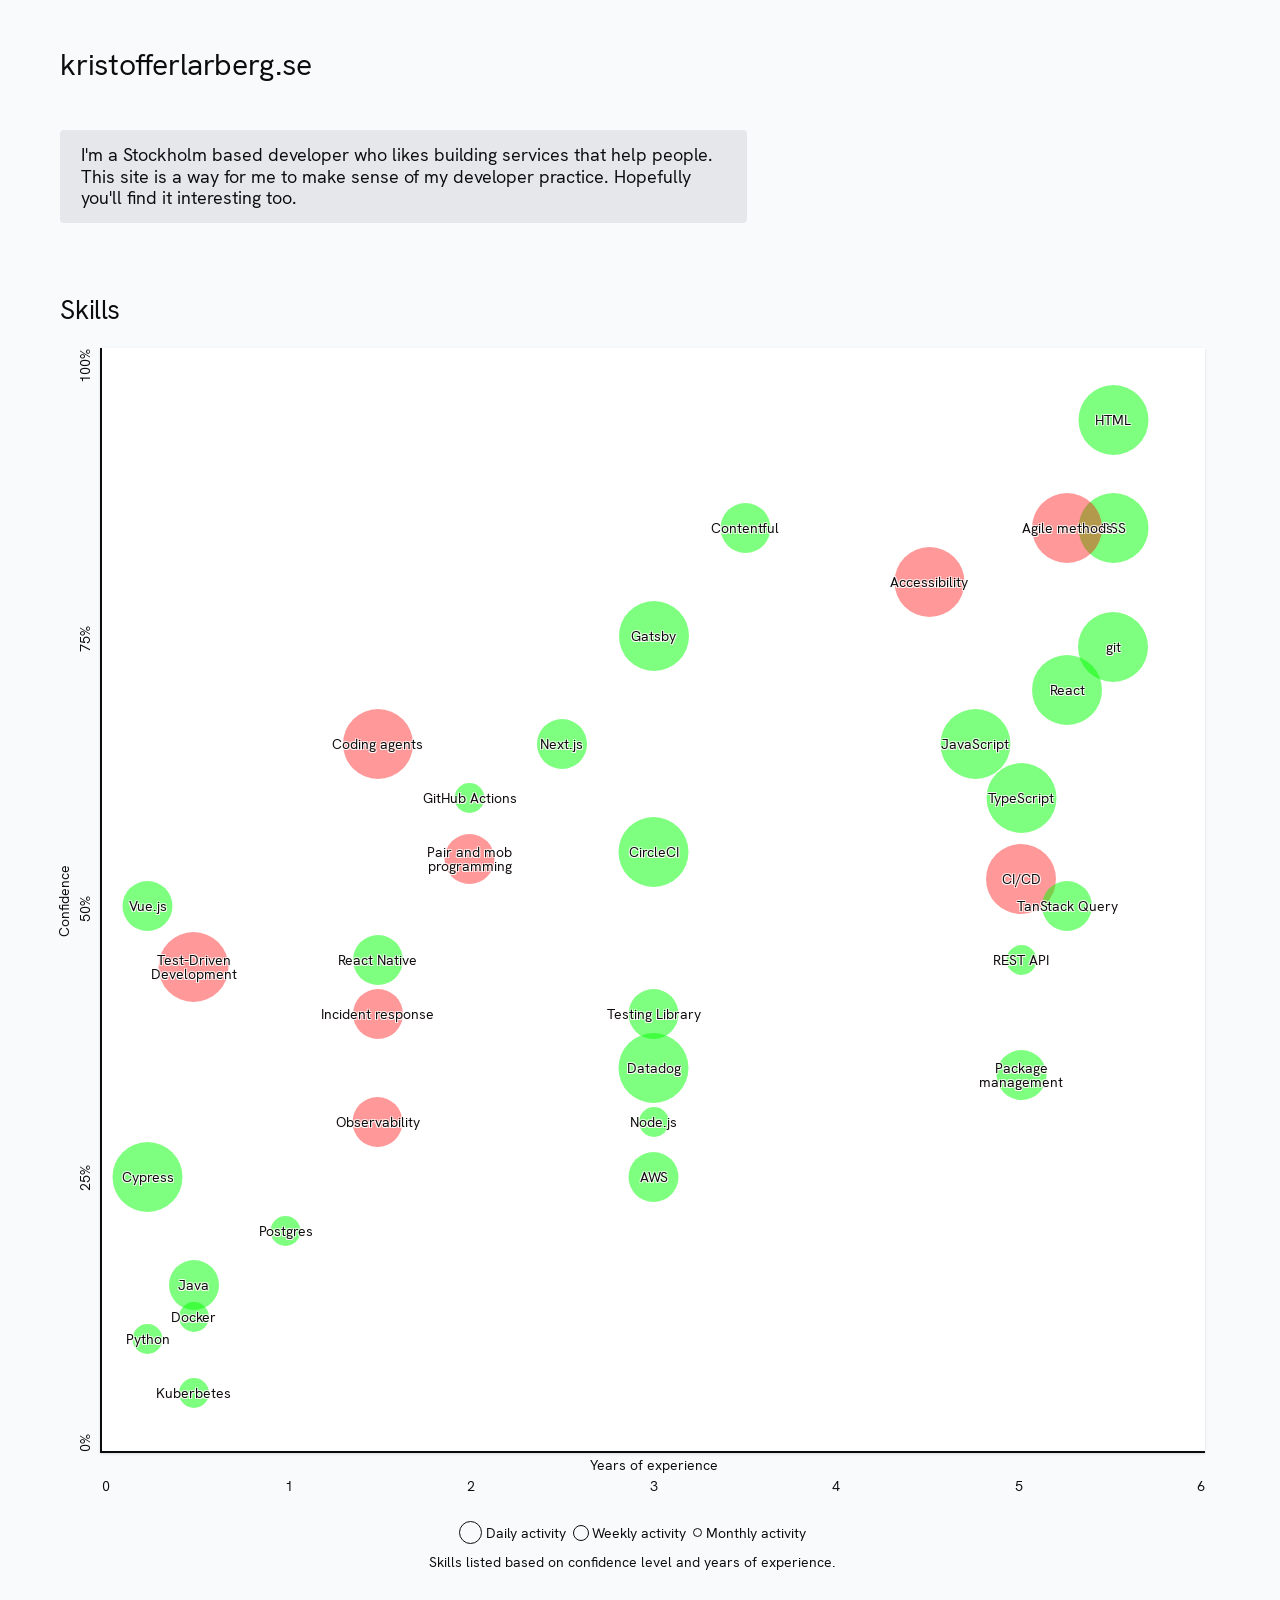
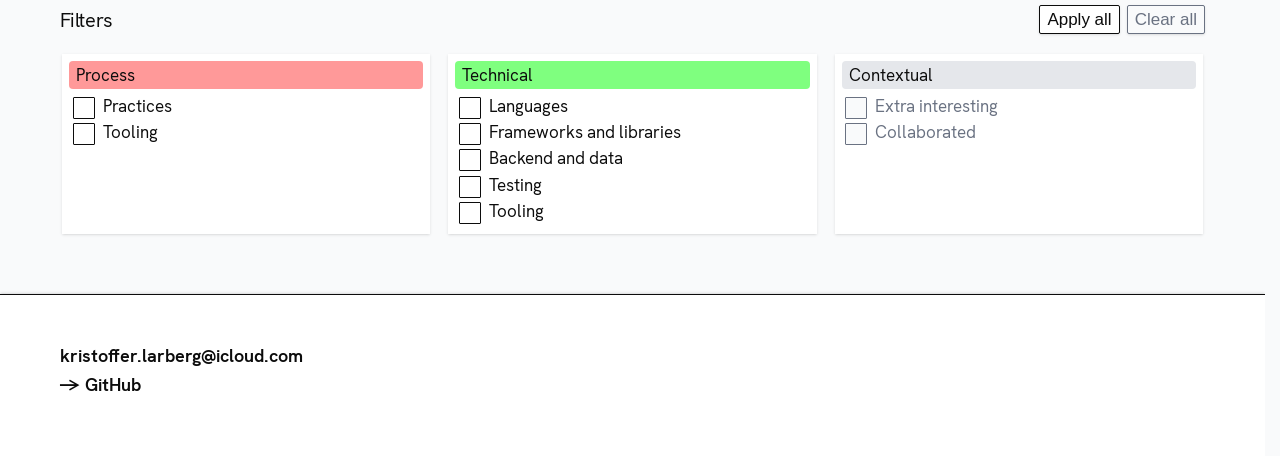
==== commit 222a7afa: "Rebuild index.html from data.json" ====
--- a/index.html
+++ b/index.html
@@ -357,7 +357,7 @@
                 data-category="backend-data"
                 data-interesting="true"
                 data-collaborated="true"
-                style="--x: 5; --y: 35"
+                style="--x: 5; --y: 45"
               >
                 <div class="monthly technical" aria-hidden="true"></div>
                 <div class="skill-details-container">
@@ -371,7 +371,7 @@
                     >5 years experience</span
                   >
                   <span class="sr-only">,</span>
-                  <span class="narrow-only">Confidence 35%</span>
+                  <span class="narrow-only">Confidence 45%</span>
                 </div>
               </li>
               <li
@@ -403,7 +403,7 @@
                 data-category="backend-data"
                 data-interesting="true"
                 data-collaborated="true"
-                style="--x: 5.25; --y: 45"
+                style="--x: 5.25; --y: 50"
               >
                 <div class="weekly technical" aria-hidden="true"></div>
                 <div class="skill-details-container">
@@ -417,7 +417,7 @@
                     >5.25 years experience</span
                   >
                   <span class="sr-only">,</span>
-                  <span class="narrow-only">Confidence 45%</span>
+                  <span class="narrow-only">Confidence 50%</span>
                 </div>
               </li>
               <li
@@ -656,7 +656,7 @@
                 data-category="technical-tooling"
                 data-interesting="true"
                 data-collaborated="true"
-                style="--x: 5; --y: 40"
+                style="--x: 5; --y: 35"
               >
                 <div class="weekly technical" aria-hidden="true"></div>
                 <div class="skill-details-container">
@@ -670,7 +670,7 @@
                     >5 years experience</span
                   >
                   <span class="sr-only">,</span>
-                  <span class="narrow-only">Confidence 40%</span>
+                  <span class="narrow-only">Confidence 35%</span>
                 </div>
               </li>
               <li
@@ -771,7 +771,7 @@
                 data-category="process-tooling"
                 data-interesting="true"
                 data-collaborated="true"
-                style="--x: 5; --y: 50"
+                style="--x: 5; --y: 52.5"
               >
                 <div class="daily process" aria-hidden="true"></div>
                 <div class="skill-details-container">
@@ -785,7 +785,7 @@
                     >5 years experience</span
                   >
                   <span class="sr-only">,</span>
-                  <span class="narrow-only">Confidence 50%</span>
+                  <span class="narrow-only">Confidence 52.5%</span>
                 </div>
               </li>
               <li
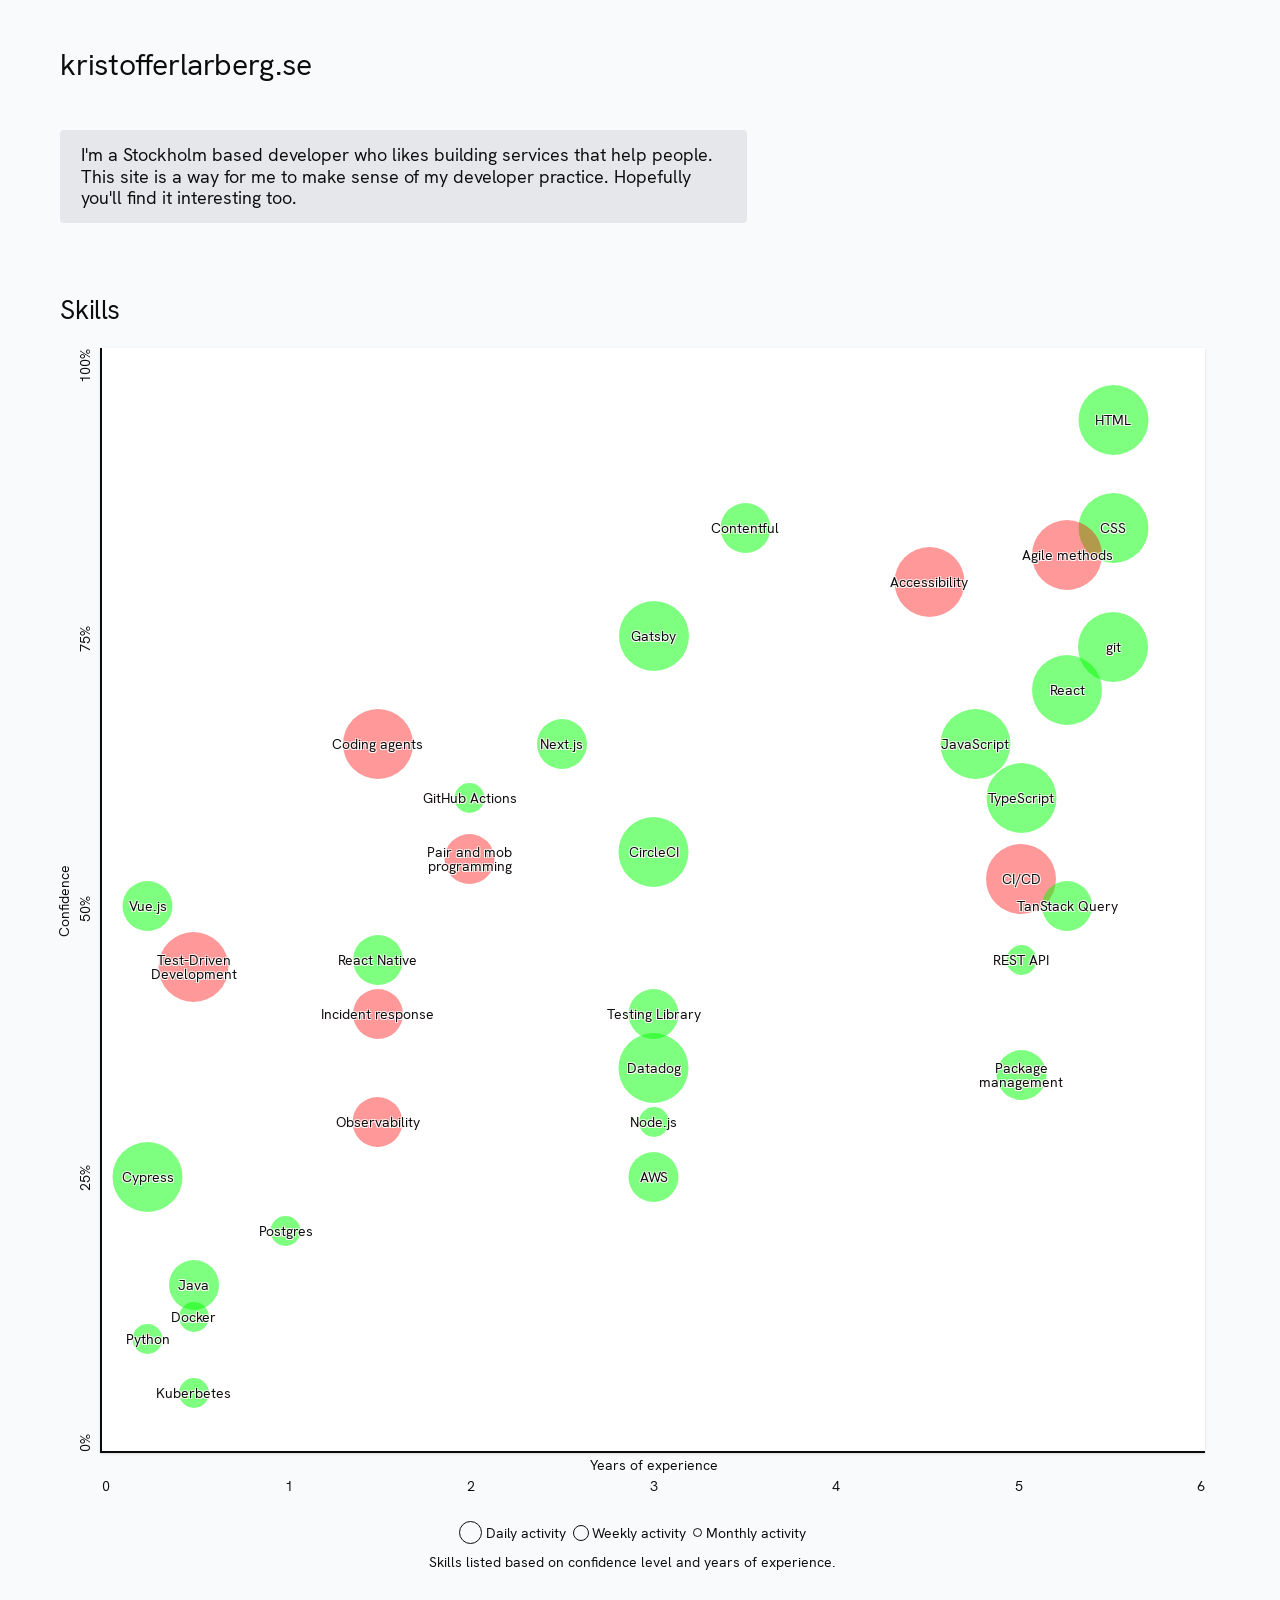
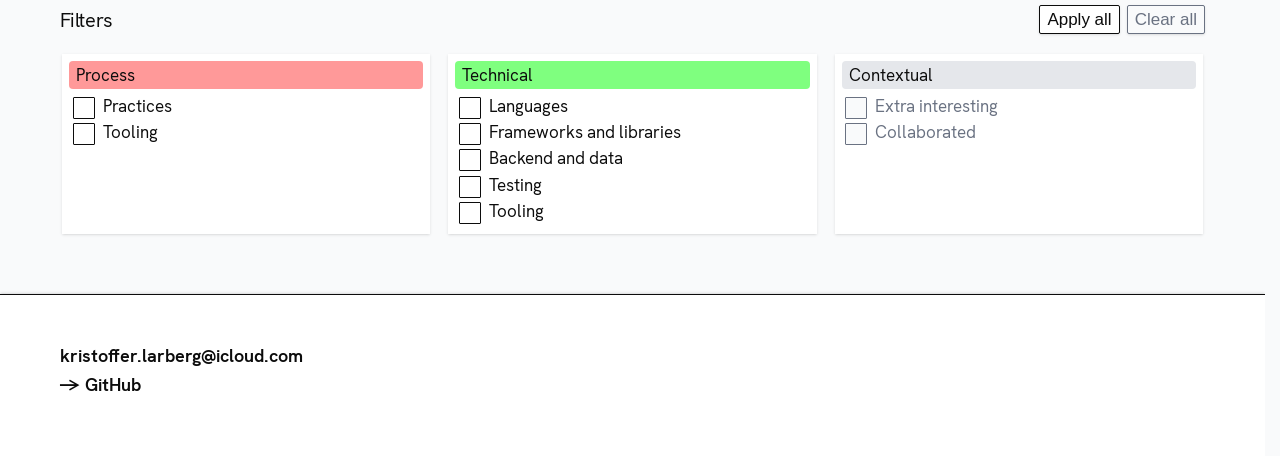
==== commit b0dfda0d: "Rebuild index.html from data.json" ====
--- a/index.html
+++ b/index.html
@@ -702,7 +702,7 @@
                 data-category="practices"
                 data-interesting="true"
                 data-collaborated="true"
-                style="--x: 5.25; --y: 85"
+                style="--x: 5.25; --y: 82.5"
               >
                 <div class="daily process" aria-hidden="true"></div>
                 <div class="skill-details-container">
@@ -716,7 +716,7 @@
                     >5.25 years experience</span
                   >
                   <span class="sr-only">,</span>
-                  <span class="narrow-only">Confidence 85%</span>
+                  <span class="narrow-only">Confidence 82.5%</span>
                 </div>
               </li>
               <li
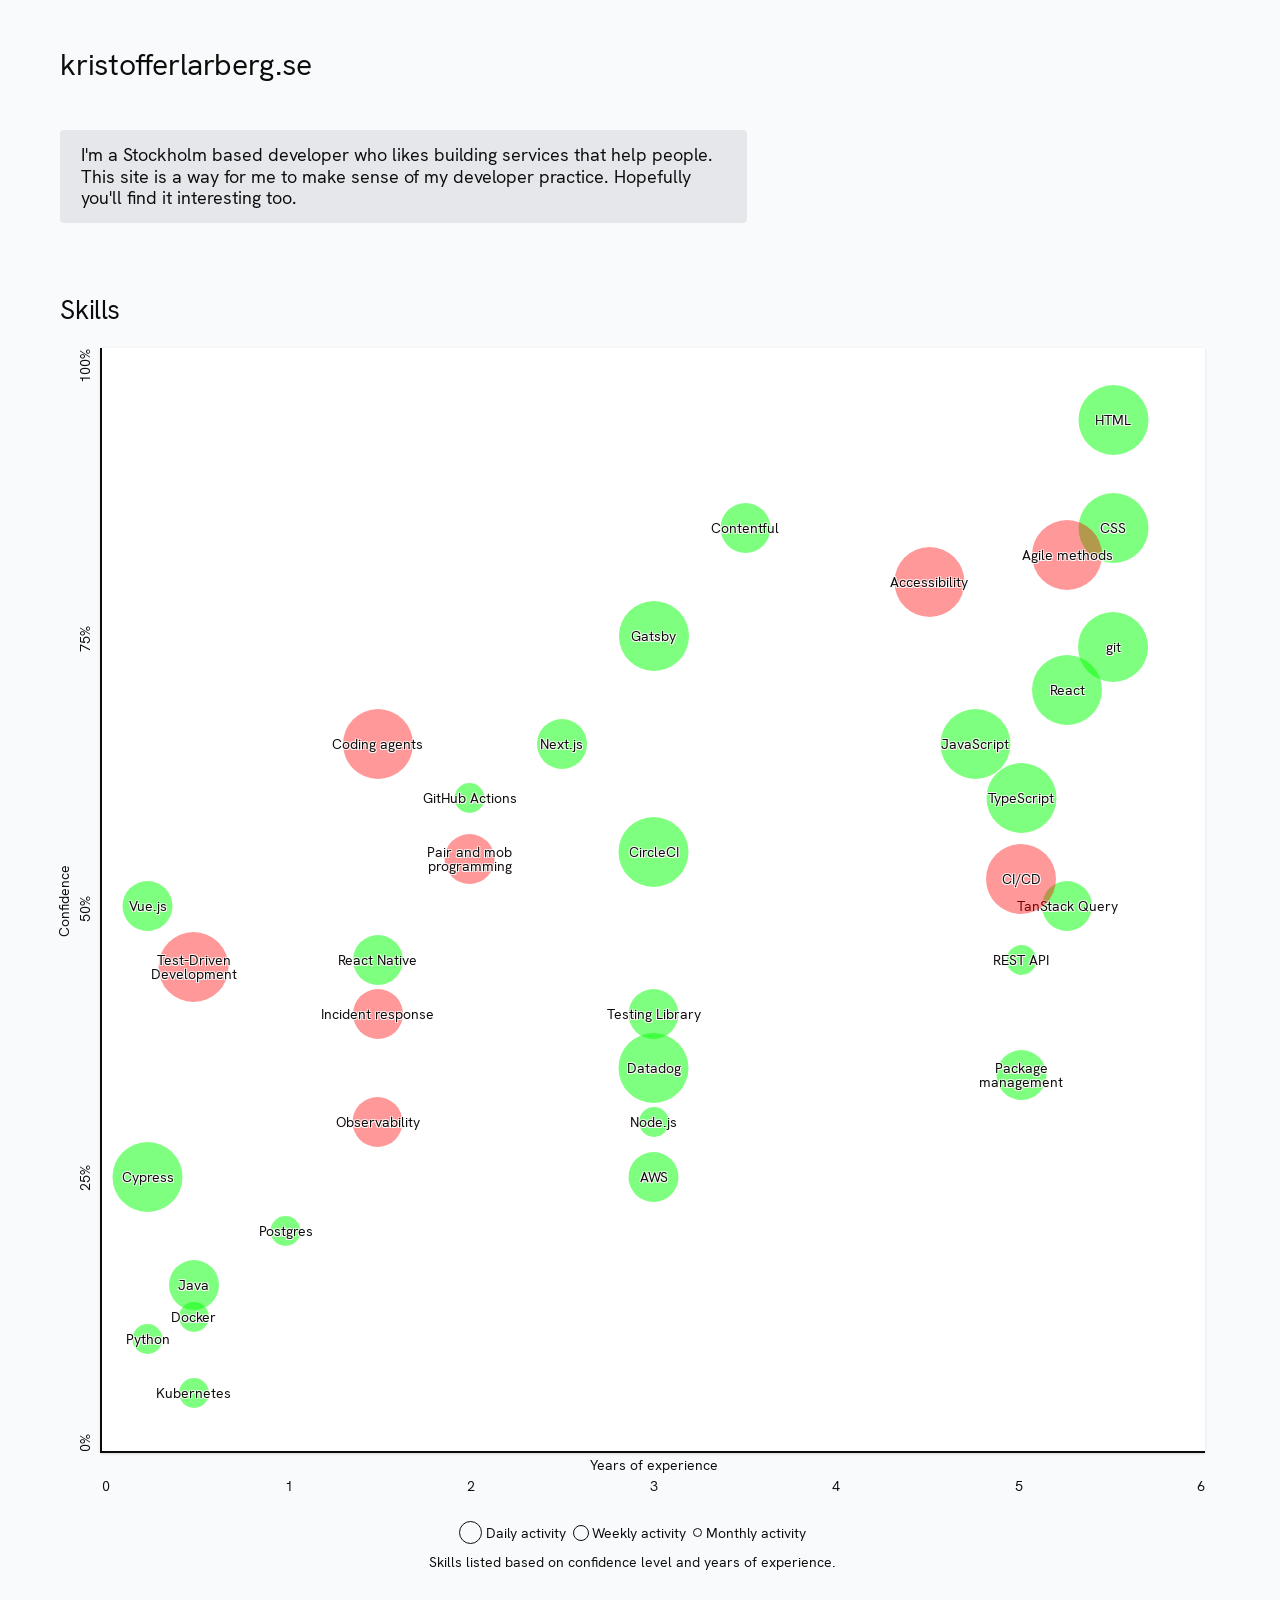
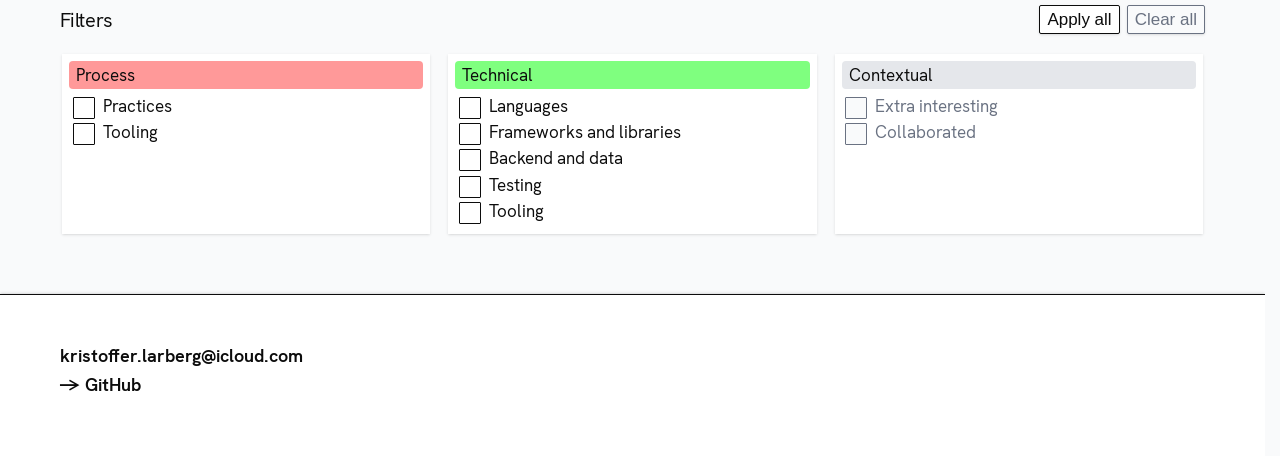
==== commit c17e44ce: "Rebuild index.html from data.json" ====
--- a/index.html
+++ b/index.html
@@ -445,7 +445,7 @@
               </li>
               <li
                 class="skill technical"
-                data-name="Kuberbetes"
+                data-name="Kubernetes"
                 data-category="backend-data"
                 data-interesting="true"
                 data-collaborated="false"
@@ -453,7 +453,7 @@
               >
                 <div class="monthly technical" aria-hidden="true"></div>
                 <div class="skill-details-container">
-                  <span>Kuberbetes</span>
+                  <span>Kubernetes</span>
                   <span class="sr-only">,</span>
                   <span class="sr-only">Technical skill</span>
                   <span class="sr-only">,</span>
